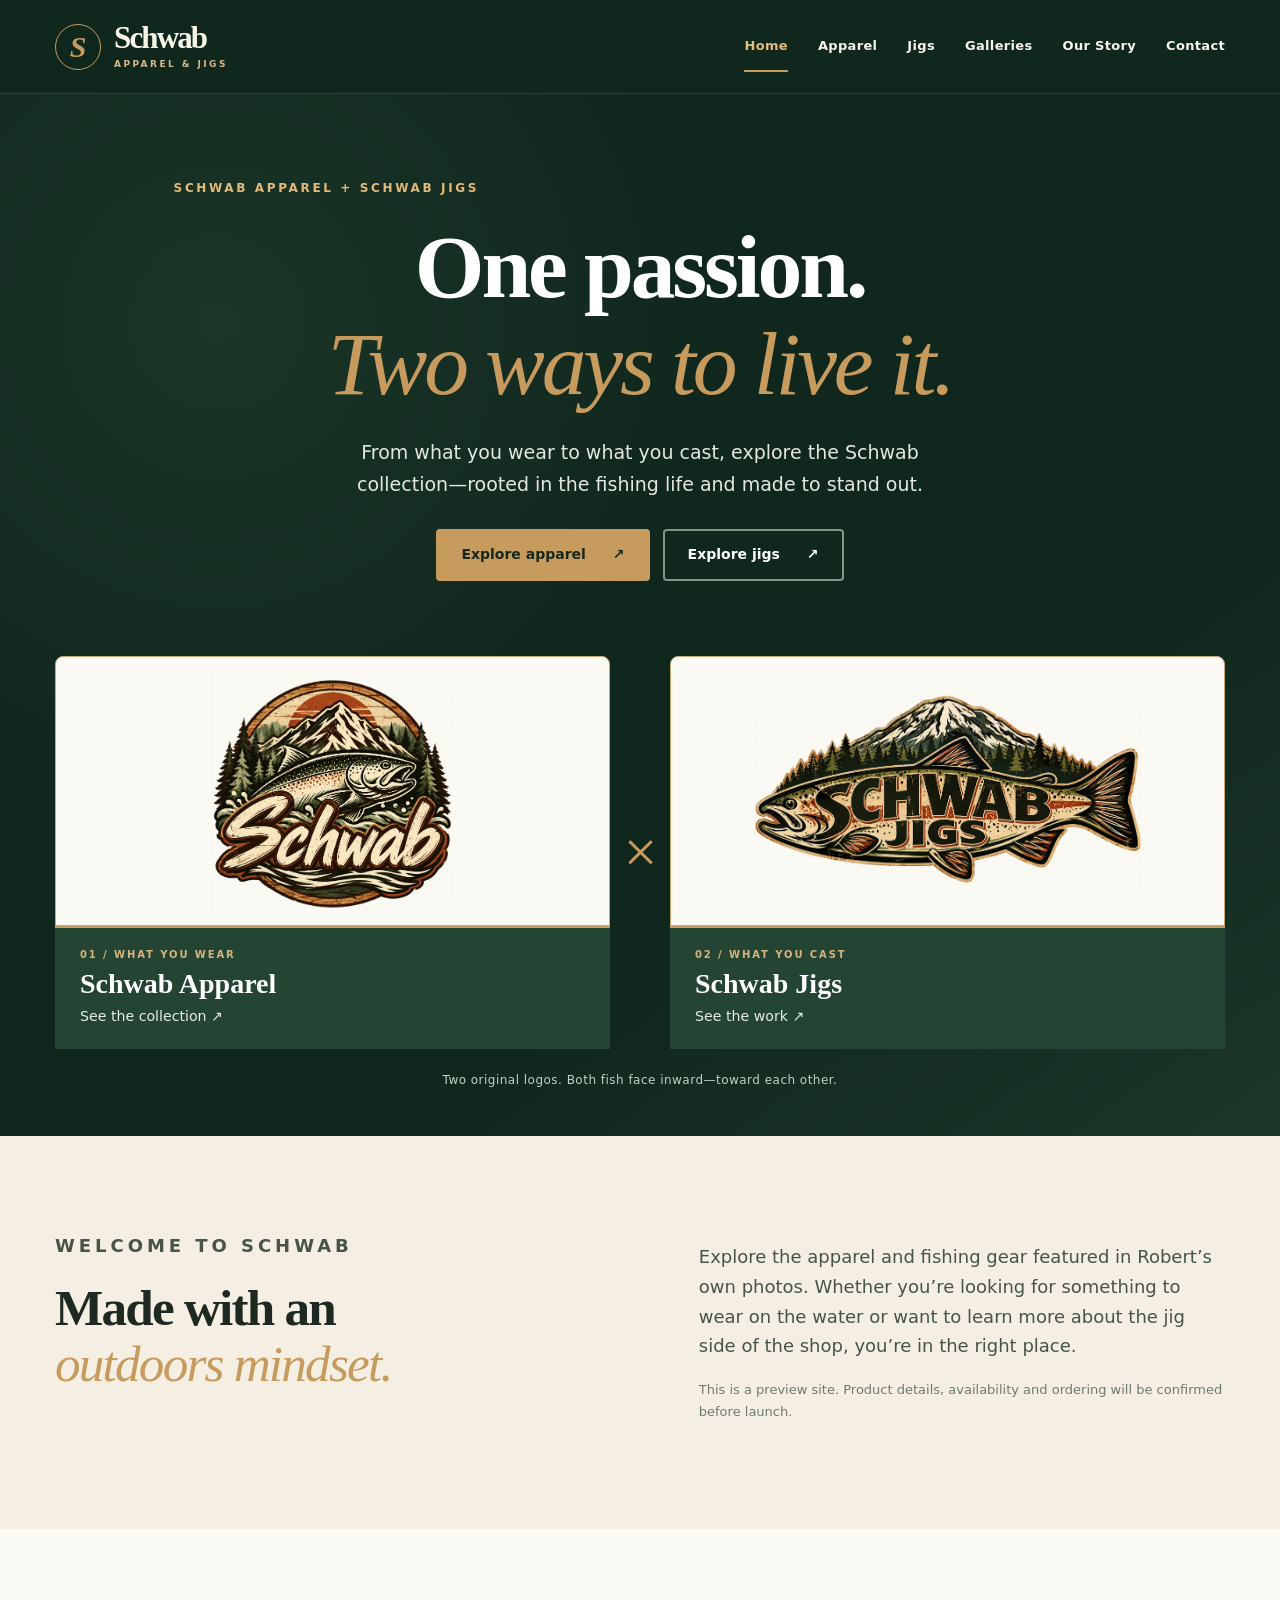
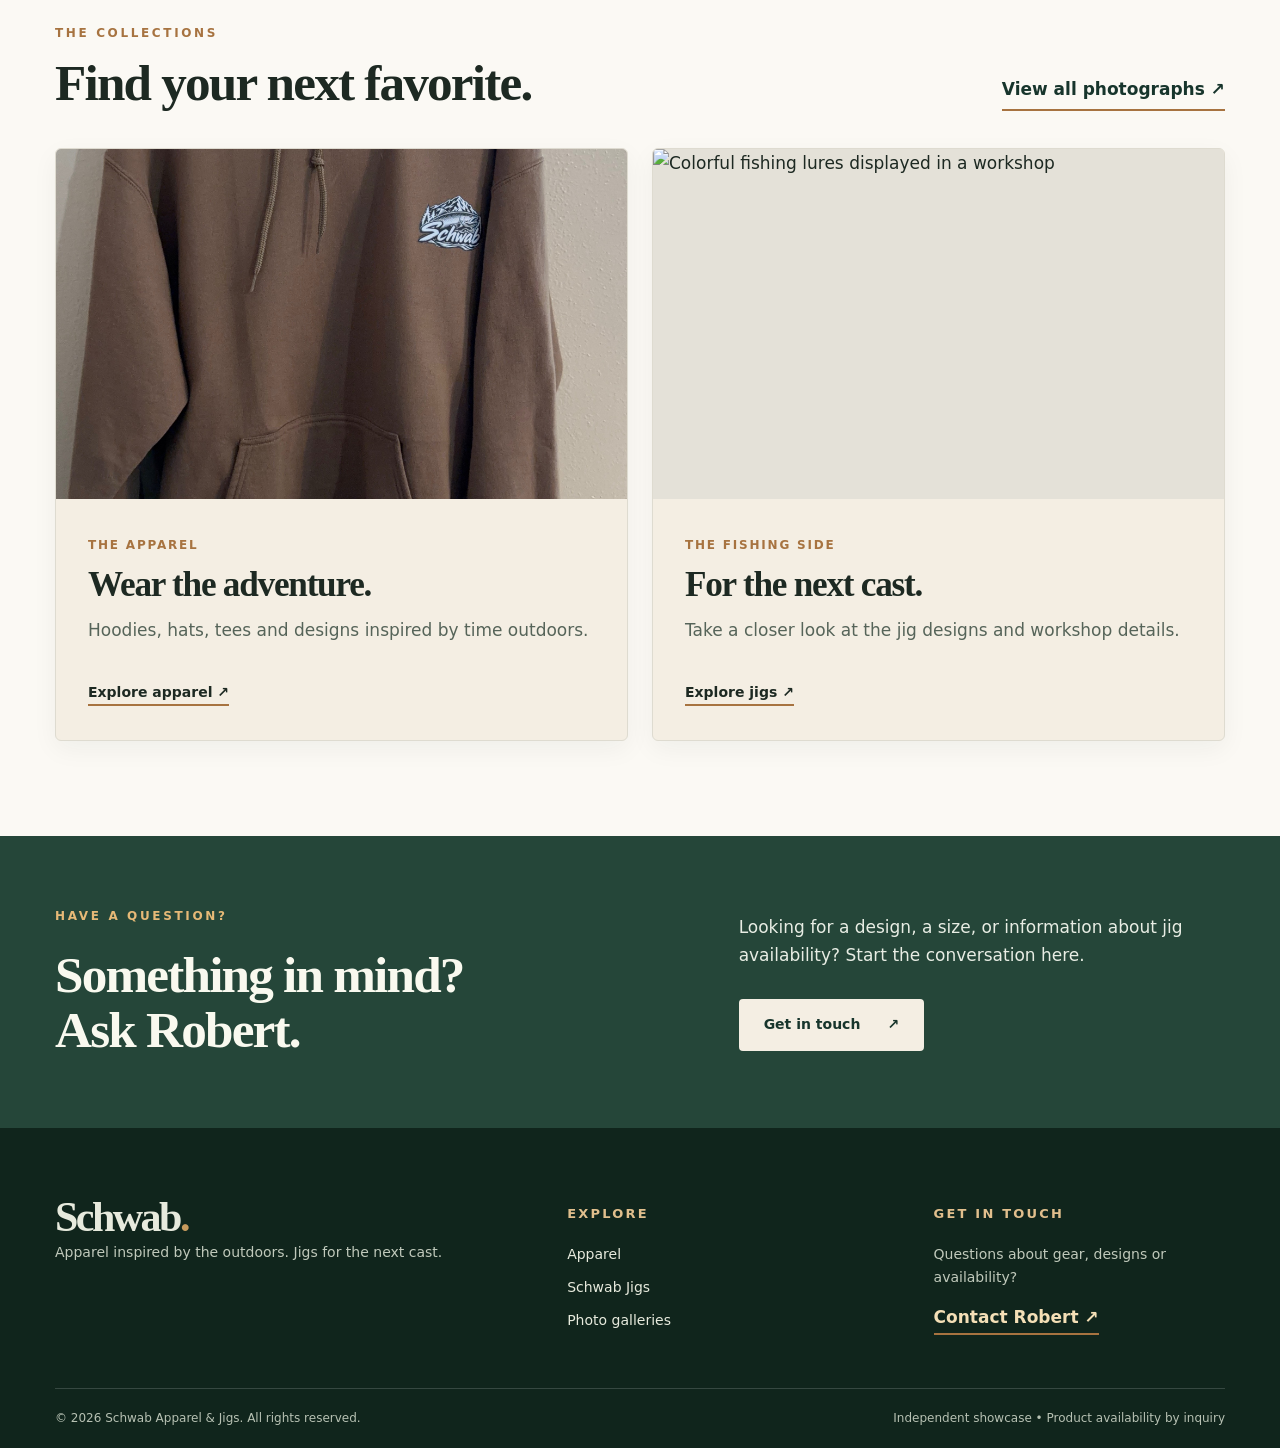
==== index.html @ ab93e84c "Build responsive Schwab apparel and jigs website with original brand assets" ====
<!doctype html>
<html lang="en">
<head>
<meta charset="utf-8">
<meta name="viewport" content="width=device-width,initial-scale=1">
<meta name="theme-color" content="#17352c">
<meta name="description" content="Meet Schwab Apparel and Schwab Jigs: two outdoor-inspired collections, original designs and a gallery of real gear.">
<title>Made for the water. Built to wear. | Schwab Apparel & Jigs</title>
<link rel="icon" type="image/png" href="assets/images/schwab-apparel-logo.png">
<link rel="stylesheet" href="assets/css/style.css">
<script src="assets/js/site.js" defer></script>
</head>
<body data-page="home">
<a class="skip-link" href="#main">Skip to main content</a>
<header class="site-header">
 <div class="wrap masthead">
  <a class="brand" href="index.html" aria-label="Schwab Apparel and Jigs home">
   <span class="brand-mark" aria-hidden="true">S</span><span><strong>Schwab</strong><small>APPAREL &amp; JIGS</small></span>
  </a>
  <button class="menu-toggle" type="button" aria-expanded="false" aria-controls="site-nav" aria-label="Open navigation"><span></span><span></span><span></span></button>
  <nav id="site-nav" class="site-nav" aria-label="Main navigation"><a href="index.html" aria-current="page">Home</a><a href="apparel.html" >Apparel</a><a href="jigs.html" >Jigs</a><a href="gallery.html" >Galleries</a><a href="about.html" >Our Story</a><a href="contact.html" >Contact</a></nav>
 </div>
</header>
<main id="main">
<section class="hero">
 <div class="wrap hero-intro"><p class="eyebrow light">SCHWAB APPAREL + SCHWAB JIGS</p><h1>One passion.<br><em>Two ways to live it.</em></h1><p class="hero-lede">From what you wear to what you cast, explore the Schwab collection—rooted in the fishing life and made to stand out.</p><div class="button-row"><a class="button primary" href="apparel.html">Explore apparel<span aria-hidden="true">↗</span></a><a class="button outline" href="jigs.html">Explore jigs<span aria-hidden="true">↗</span></a></div></div>
 <div class="wrap facing-panel" aria-label="Schwab Apparel and Schwab Jigs logos with fish facing each other">
  <a href="apparel.html" class="facing-brand"><span class="facing-art apparel-art"><img src="assets/images/schwab-apparel-logo.png" alt="Schwab Apparel logo: trout facing right in a mountain landscape" fetchpriority="high"></span><span class="facing-caption"><span>01 / WHAT YOU WEAR</span><strong>Schwab Apparel</strong><small>See the collection ↗</small></span></a>
  <span class="facing-join" aria-hidden="true"><span>×</span></span>
  <a href="jigs.html" class="facing-brand"><span class="facing-art jigs-art"><img src="assets/images/schwab-jigs-logo.png" alt="Schwab Jigs logo: trout facing left with Schwab Jigs lettering" fetchpriority="high"></span><span class="facing-caption"><span>02 / WHAT YOU CAST</span><strong>Schwab Jigs</strong><small>See the work ↗</small></span></a>
 </div>
 <p class="wrap image-note">Two original logos. Both fish face inward—toward each other.</p>
</section>
<section class="section light-section"><div class="wrap split-intro"><div><p class="eyebrow">WELCOME TO SCHWAB</p><h2>Made with an<br><em>outdoors mindset.</em></h2></div><div><p>Explore the apparel and fishing gear featured in Robert’s own photos. Whether you’re looking for something to wear on the water or want to learn more about the jig side of the shop, you’re in the right place.</p><p class="small-muted">This is a preview site. Product details, availability and ordering will be confirmed before launch.</p></div></div></section>
<section class="section"><div class="wrap"><div class="section-heading"><div><p class="eyebrow">THE COLLECTIONS</p><h2>Find your next favorite.</h2></div><a href="gallery.html" class="text-link">View all photographs ↗</a></div>
<div class="feature-grid">
<a class="feature-card" href="apparel.html"><div class="feature-photo"><img src="assets/images/apparel/hoodie-front.jpg" alt="Brown Schwab hoodie with small logo on front" loading="lazy"></div><div class="feature-content"><span class="kicker">THE APPAREL</span><h3>Wear the adventure.</h3><p>Hoodies, hats, tees and designs inspired by time outdoors.</p><span class="card-action">Explore apparel ↗</span></div></a>
<a class="feature-card" href="jigs.html"><div class="feature-photo"><img src="assets/images/jigs/lure-display.jpg" alt="Colorful fishing lures displayed in a workshop" loading="lazy"></div><div class="feature-content"><span class="kicker">THE FISHING SIDE</span><h3>For the next cast.</h3><p>Take a closer look at the jig designs and workshop details.</p><span class="card-action">Explore jigs ↗</span></div></a>
</div></div></section>
<section class="band"><div class="wrap band-inner"><div><p class="eyebrow light">HAVE A QUESTION?</p><h2>Something in mind?<br>Ask Robert.</h2></div><div><p>Looking for a design, a size, or information about jig availability? Start the conversation here.</p><a class="button cream" href="contact.html">Get in touch<span aria-hidden="true">↗</span></a></div></div></section></main>
<footer class="site-footer">
 <div class="wrap footer-grid">
  <div><a class="footer-wordmark" href="index.html">Schwab<span class="period">.</span></a>
    <p>Apparel inspired by the outdoors. Jigs for the next cast.</p></div>
  <div><h2>Explore</h2><div class="footer-links"><a href="apparel.html">Apparel</a><a href="jigs.html">Schwab Jigs</a><a href="gallery.html">Photo galleries</a></div></div>
  <div><h2>Get in touch</h2><p>Questions about gear, designs or availability?</p><a class="text-link light" href="contact.html">Contact Robert <span aria-hidden="true">↗</span></a></div>
 </div>
 <div class="wrap footer-bottom"><span>© <span id="year">2026</span> Schwab Apparel &amp; Jigs. All rights reserved.</span><span>Independent showcase • Product availability by inquiry</span></div>
</footer>
<dialog id="photo-dialog" class="photo-dialog" aria-label="Image preview"><button type="button" class="dialog-close" aria-label="Close image preview">×</button><img id="dialog-img" alt=""><p id="dialog-caption"></p></dialog>
</body>
</html>
---- assets/css/style.css ----
/* SCHWAB DESIGN SYSTEM | Forest #17352c, evergreen #26483c, amber #c19259, cream #f4eee3, ink #1b2620 */
:root{color-scheme:light;--forest:#17352c;--evergreen:#254639;--deep:#10271e;--ink:#1d2922;--copper:#a77340;--gold:#c79a5d;--cream:#f4eee3;--paper:#fbf9f4;--muted:#606c63;--line:#dedbd0;--white:#fff;--radius:16px;--shadow:0 18px 50px rgba(14,35,27,.13)}
*,*::before,*::after{box-sizing:border-box}html{scroll-behavior:auto}body{margin:0;background:var(--paper);color:var(--ink);font:17px/1.65 system-ui,-apple-system,BlinkMacSystemFont,"Segoe UI",sans-serif;-webkit-font-smoothing:antialiased}h1,h2,h3,p{margin-top:0}h1,h2,h3{font-family:Georgia,"Times New Roman",serif;font-weight:600;line-height:1.08;letter-spacing:-.035em}h1{font-size:clamp(3.4rem,7vw,6.8rem)}h2{font-size:clamp(2.3rem,4vw,4rem)}h3{font-size:1.65rem}em{font-style:italic;color:var(--gold);font-weight:400}a{color:inherit;text-decoration:none}button,input,select,textarea{font:inherit}button{cursor:pointer}img{display:block;max-width:100%}strong{font-weight:700}p{max-width:65ch}p:last-child{margin-bottom:0}
:focus-visible{outline:3px solid #e6b25b;outline-offset:4px}::selection{background:#e5cb96;color:#10271e}.visually-hidden{position:absolute!important;width:1px!important;height:1px!important;overflow:hidden!important;clip:rect(0,0,0,0)!important;white-space:nowrap!important}.wrap{width:min(1170px,calc(100% - 44px));margin-inline:auto}.skip-link{position:absolute;z-index:999;top:-120px;left:16px;background:var(--white);color:var(--forest);padding:12px 20px;border:3px solid var(--gold)}.skip-link:focus{top:12px}
.site-header{position:relative;z-index:50;background:var(--deep);color:#f8f4e9;border-bottom:1px solid rgba(255,255,255,.12)}.masthead{min-height:93px;display:flex;align-items:center;justify-content:space-between;gap:26px}.brand{display:flex;align-items:center;gap:13px;line-height:1;flex-shrink:0}.brand-mark{display:grid;place-items:center;border:1px solid var(--gold);border-radius:50%;font:bold italic 30px Georgia,serif;width:46px;height:46px;color:var(--gold)}.brand strong{display:block;font:700 31px/.9 Georgia,serif;letter-spacing:-.06em}.brand small{display:block;margin-top:9px;font-size:9px;letter-spacing:.27em;color:#d7b989;font-weight:700}.site-nav{display:flex;align-items:center;gap:clamp(12px,2.4vw,30px)}.site-nav a{font-size:13px;font-weight:700;letter-spacing:.025em;white-space:nowrap;padding:14px 0;border-bottom:2px solid transparent}.site-nav a:hover,.site-nav a[aria-current]{color:#e4bc7b;border-color:var(--gold)}.menu-toggle{display:none;background:transparent;border:1px solid #95a79b;border-radius:7px;padding:12px}.menu-toggle span{display:block;height:2px;width:23px;margin:5px 0;background:white}
.eyebrow{color:var(--copper);letter-spacing:.22em;font-size:12px;font-weight:800;margin-bottom:20px}.eyebrow.light{color:#e6b977}.hero{background:var(--deep);color:var(--white);padding:85px 0 45px;position:relative;overflow:hidden}.hero:before{content:"";position:absolute;pointer-events:none;inset:0;background:radial-gradient(circle at 17% 22%,#3e62463d,transparent 36%),linear-gradient(145deg,transparent 68%,#35564152 100%)}.hero-intro{position:relative;text-align:center}.hero h1{margin:0 0 25px}.hero-lede{margin:0 auto 29px;color:#e4e8e0;font-size:19px;max-width:610px}.button-row{display:flex;flex-wrap:wrap;gap:13px;justify-content:center}.button{display:inline-flex;align-items:center;justify-content:center;gap:27px;background:var(--gold);color:#17291f;border:2px solid var(--gold);border-radius:4px;padding:13px 23px;font-weight:800;font-size:14px;line-height:1.4;min-height:52px;transition:background .15s,transform .15s}.button:hover{background:#ddb17b;border-color:#ddb17b;transform:translateY(-2px)}.button.outline{background:transparent;color:white;border-color:#809785}.button.outline:hover{background:#2d4c3c}.button.cream{background:var(--cream);border-color:var(--cream);color:var(--forest)}.button.cream:hover{background:white}.facing-panel{position:relative;display:grid;grid-template-columns:1fr 60px 1fr;align-items:center;gap:0;margin-top:75px}.facing-brand{min-width:0;transition:transform .2s;display:flex;flex-direction:column;align-items:center}.facing-brand:hover{transform:translateY(-6px)}.facing-art{height:270px;width:100%;display:grid;place-items:center;padding:14px;background:#fcfaf4;border:1px solid #caa777;border-radius:8px 8px 0 0;overflow:hidden}.facing-art img{object-fit:contain;width:100%;height:100%;mix-blend-mode:multiply}.facing-art.apparel-art img{max-width:245px}.facing-art.jigs-art img{max-width:390px}.facing-join{text-align:center;color:var(--gold);font:italic 60px Georgia,serif}.facing-caption{background:#244434;width:100%;display:flex;flex-direction:column;padding:19px 25px 20px;border-top:2px solid var(--gold);min-height:123px}.facing-caption>span{color:#d6b47e;letter-spacing:.19em;font-size:10px;font-weight:750}.facing-caption strong{font:600 28px Georgia,serif;margin-top:5px}.facing-caption small{margin-top:5px;color:#e9ede5}.image-note{position:relative;margin-top:22px;text-align:center;font-size:12px;letter-spacing:.04em;color:#c6cfc2}
.section{padding:95px 0}.light-section{background:var(--cream)}.split-intro{display:grid;grid-template-columns:1.1fr 1fr;gap:65px;align-items:center}.split-intro p{font-size:18px;color:#46544a}.small-muted{font-size:13px!important;color:#6e7a70!important}.section-heading{display:flex;justify-content:space-between;align-items:end;gap:20px;margin-bottom:37px}.section-heading h2{margin:0}.section-heading .eyebrow{margin-bottom:12px}.text-link{font-weight:800;border-bottom:2px solid var(--copper);color:var(--forest);padding:0 0 6px;white-space:nowrap}.text-link.light{color:#f4dfb6}.feature-grid{display:grid;grid-template-columns:repeat(2,minmax(0,1fr));gap:24px}.feature-card{background:var(--cream);border:1px solid var(--line);overflow:hidden;border-radius:6px;box-shadow:0 8px 26px #1631230d;transition:transform .2s,box-shadow .2s}.feature-card:hover{transform:translateY(-4px);box-shadow:var(--shadow)}.feature-photo{height:350px;overflow:hidden;background:#e4e1d8}.feature-photo img{width:100%;height:100%;object-fit:cover}.feature-content{padding:30px 32px 34px}.kicker{color:var(--copper);font-size:12px;font-weight:800;letter-spacing:.15em}.feature-content h3{margin:9px 0 12px;font-size:2.2rem}.feature-content p{color:#566459}.card-action{display:inline-block;margin-top:20px;border-bottom:2px solid var(--copper);font-size:14px;font-weight:800}.band{background:var(--evergreen);color:#f9f9ef;padding:71px 0}.band-inner{display:grid;grid-template-columns:1.2fr 1fr;gap:100px;align-items:center}.band h2{margin-bottom:0}.band-inner p{color:#e8ede4}.band .button{margin-top:13px}
.interior-hero{background:linear-gradient(116deg,#153126,#284a39);color:white;padding:55px 0}.interior-layout{display:grid;grid-template-columns:1fr 1fr;gap:60px;align-items:center}.interior-layout h1{margin-bottom:18px}.interior-layout p:not(.eyebrow){font-size:18px;color:#e8ecdf}.interior-logo{padding:20px;background:#fdfbf5;border:9px solid #cbb187;border-radius:9px;min-height:320px;display:grid;place-items:center}.interior-logo img{width:100%;height:300px;object-fit:contain;mix-blend-mode:multiply}.jig-hero{background:linear-gradient(115deg,#17362d,#53412c)}.jig-logo img{height:220px}.page-banner{background:radial-gradient(circle at 85% 10%,#415d493f,transparent 40%),var(--deep);color:white;padding:78px 0 85px}.page-banner h1{margin-bottom:15px}.page-banner p:not(.eyebrow){max-width:650px;color:#e2e6dc;font-size:19px}.section-hint{font-size:14px;color:#70766c;text-align:right}
.gallery-grid{display:grid;grid-template-columns:repeat(3,minmax(0,1fr));gap:22px}.gallery-item{text-align:left;display:block;background:var(--white);color:var(--ink);border:1px solid #d8d8d0;border-radius:7px;padding:0;overflow:hidden;box-shadow:0 3px 12px #1631230a;transition:transform .2s,box-shadow .2s}.gallery-item:hover{transform:translateY(-4px);box-shadow:var(--shadow)}.gallery-image{height:255px;display:block;background:#dfded6;overflow:hidden}.gallery-image img{width:100%;height:100%;object-fit:contain;background:#e5e1d8}.gallery-info{display:flex;flex-direction:column;padding:17px 18px 19px;gap:5px}.gallery-info strong{font:600 20px Georgia,serif}.gallery-info>span{font-size:13px;font-weight:800;color:var(--copper)}.filter-bar{display:flex;flex-wrap:wrap;gap:10px;margin-bottom:30px}.filter-button{border:1px solid #9daba0;background:transparent;border-radius:99px;color:var(--forest);padding:9px 18px;font-size:14px;font-weight:800}.filter-button:hover,.filter-button.active{background:var(--forest);color:white}.gallery-disclaimer{font-size:13px;color:#69746a;margin-top:30px}.jigs-gallery{grid-template-columns:repeat(2,minmax(0,1fr))}.jigs-gallery .gallery-image{height:360px}.callout{margin-top:45px;padding:26px 33px;display:flex;align-items:center;gap:20px;background:#dfe5d7;border-left:5px solid var(--copper)}.callout strong{font:700 22px Georgia,serif;flex:0 0 25%}.callout p{margin:0;flex:1}.callout .button{flex-shrink:0}.info-layout{display:grid;grid-template-columns:1fr 1.1fr;gap:75px}.story-strip{display:grid;grid-template-columns:1fr 1fr;gap:68px;align-items:center}.story-strip img{width:100%;background:#fbfaf5;padding:30px;border:1px solid var(--line);border-radius:10px}.story-strip p{color:var(--muted)}.about-grid{display:grid;grid-template-columns:1fr 1fr;align-items:center;gap:70px}.about-art{display:grid;gap:15px}.about-art img{width:100%;max-height:300px;object-fit:contain;background:#fff;padding:15px;border-radius:8px;border:1px solid var(--line)}.demo-tag{display:inline-block;font-weight:800;font-size:11px;letter-spacing:.12em;background:#e9d5aa;border-radius:3px;padding:5px 10px;margin:8px 0 20px}.values-grid{display:grid;grid-template-columns:repeat(3,minmax(0,1fr));gap:20px}.values-grid article{padding:30px;background:var(--cream);border-top:4px solid var(--gold)}.values-grid article>span{color:var(--copper);font-weight:800;font-size:12px}.values-grid h3{margin:13px 0}.values-grid p{color:var(--muted)}.contact-layout{display:grid;grid-template-columns:.9fr 1.1fr;gap:80px;align-items:start}.contact-copy>p{color:var(--muted)}.contact-topics{display:flex;flex-wrap:wrap;gap:10px;margin:24px 0 38px}.contact-topics span{background:#d7e0d2;border-radius:100px;padding:7px 12px;font-size:13px;font-weight:700}.notice{background:#fff8e6;border:1px solid #b78b4e;border-left-width:5px;border-radius:4px;padding:17px 20px;color:#614a28;font-size:14px}.notice p{margin:7px 0 0}.contact-card{background:white;padding:40px;border-radius:9px;border:1px solid var(--line);box-shadow:var(--shadow)}.contact-card h2{font-size:32px;margin-bottom:7px}.form-intro{color:var(--muted);font-size:13px}.form-row{margin:22px 0}.form-row label{display:block;font-weight:800;font-size:14px;margin-bottom:7px}.form-row input,.form-row select,.form-row textarea{display:block;width:100%;border:1.5px solid #8e9c90;border-radius:4px;background:#fff;color:var(--ink);min-height:47px;padding:11px 12px}.form-row textarea{resize:vertical;min-height:140px}.form-row input:focus,.form-row textarea:focus,.form-row select:focus{outline:3px solid #f0cb83;outline-offset:2px;border-color:var(--forest)}.form-status{font-weight:700;margin:17px 0 0}.form-status.error{color:#822621}.form-status.success{color:#18603e}.form-privacy{font-size:12px;margin:20px 0 0;color:var(--muted)}.photo-dialog{padding:18px;border:1px solid var(--gold);border-radius:9px;background:#fbfaf5;color:var(--ink);max-width:min(92vw,1000px);max-height:90vh;box-shadow:0 30px 100px #0008}.photo-dialog::backdrop{background:#08180ecd}.photo-dialog img{max-width:100%;max-height:70vh;object-fit:contain;margin:auto}.photo-dialog p{text-align:center;font-size:15px;margin:12px 0 0}.dialog-close{position:absolute;top:6px;right:7px;width:39px;height:39px;border-radius:50%;border:2px solid var(--forest);background:white;color:var(--forest);font-size:28px;line-height:1}
.site-footer{background:#10251c;color:#e7eadd;padding:65px 0 20px}.footer-grid{display:grid;grid-template-columns:1.5fr 1fr 1fr;gap:75px}.footer-wordmark{font:700 42px Georgia,serif;letter-spacing:-.06em}.period{color:var(--gold)}.footer-grid h2{font:700 13px system-ui,sans-serif;text-transform:uppercase;letter-spacing:.17em;color:#e1bf8d;margin:13px 0 22px}.footer-grid p{font-size:14px;color:#c0c9bb}.footer-links{display:grid;gap:10px}.footer-links a{font-size:14px}.footer-links a:hover{text-decoration:underline}.footer-bottom{border-top:1px solid #ffffff29;margin-top:55px;padding-top:20px;display:flex;justify-content:space-between;flex-wrap:wrap;gap:12px;font-size:12px;color:#b7c1b3}
@media(max-width:900px){.masthead{min-height:78px}.menu-toggle{display:block}.site-nav{display:none;position:absolute;top:100%;left:0;right:0;background:var(--deep);padding:16px 22px 30px;flex-direction:column;align-items:stretch;gap:0;border-top:1px solid #ffffff29;box-shadow:0 14px 24px #0003}.site-nav.open{display:flex}.site-nav a{padding:14px 8px}.interior-layout,.split-intro,.band-inner,.info-layout,.about-grid,.contact-layout{gap:35px}.gallery-grid{grid-template-columns:repeat(2,minmax(0,1fr))}.callout{display:block}.callout p{margin:10px 0 18px}.section{padding:70px 0}}
@media(max-width:640px){body{font-size:16px}.wrap{width:min(100% - 32px,1170px)}.hero{padding:65px 0 32px}.hero h1{font-size:clamp(2.9rem,12vw,4.7rem)}.hero-lede{font-size:16px}.facing-panel{grid-template-columns:1fr 1fr;gap:12px;margin-top:50px}.facing-join{display:none}.facing-art{height:160px;padding:8px}.facing-art.apparel-art img{max-width:150px}.facing-art.jigs-art img{max-width:170px}.facing-caption{padding:14px 11px;min-height:100px}.facing-caption>span{font-size:8px;letter-spacing:.1em}.facing-caption strong{font-size:17px}.facing-caption small{font-size:11px}.split-intro,.feature-grid,.band-inner,.interior-layout,.info-layout,.about-grid,.story-strip,.contact-layout,.footer-grid,.values-grid{grid-template-columns:1fr}.section-heading{align-items:start;flex-direction:column}.section-hint{text-align:left}.feature-photo{height:270px}.interior-hero{padding:42px 0}.interior-logo{min-height:250px}.interior-logo img{height:230px}.gallery-grid,.jigs-gallery{grid-template-columns:1fr}.gallery-image,.jigs-gallery .gallery-image{height:305px}.page-banner{padding:58px 0}.page-banner h1{font-size:3.6rem}.band{padding:65px 0}.footer-grid{gap:25px}.footer-bottom{margin-top:30px}.contact-card{padding:22px}.contact-layout{gap:35px}.story-strip img{max-height:270px}}
@media(prefers-reduced-motion:reduce){*,*::before,*::after{animation-duration:.01ms!important;transition-duration:.01ms!important;scroll-behavior:auto!important}}
@media print{.site-header,.site-footer,.button-row,.button,.menu-toggle,.filter-bar,.photo-dialog{display:none!important}body{background:white;color:black}.hero,.page-banner,.interior-hero{color:black;background:white}.eyebrow.light{color:black}.gallery-grid{grid-template-columns:repeat(2,1fr)}.gallery-item{break-inside:avoid}.section{padding:20px 0}}
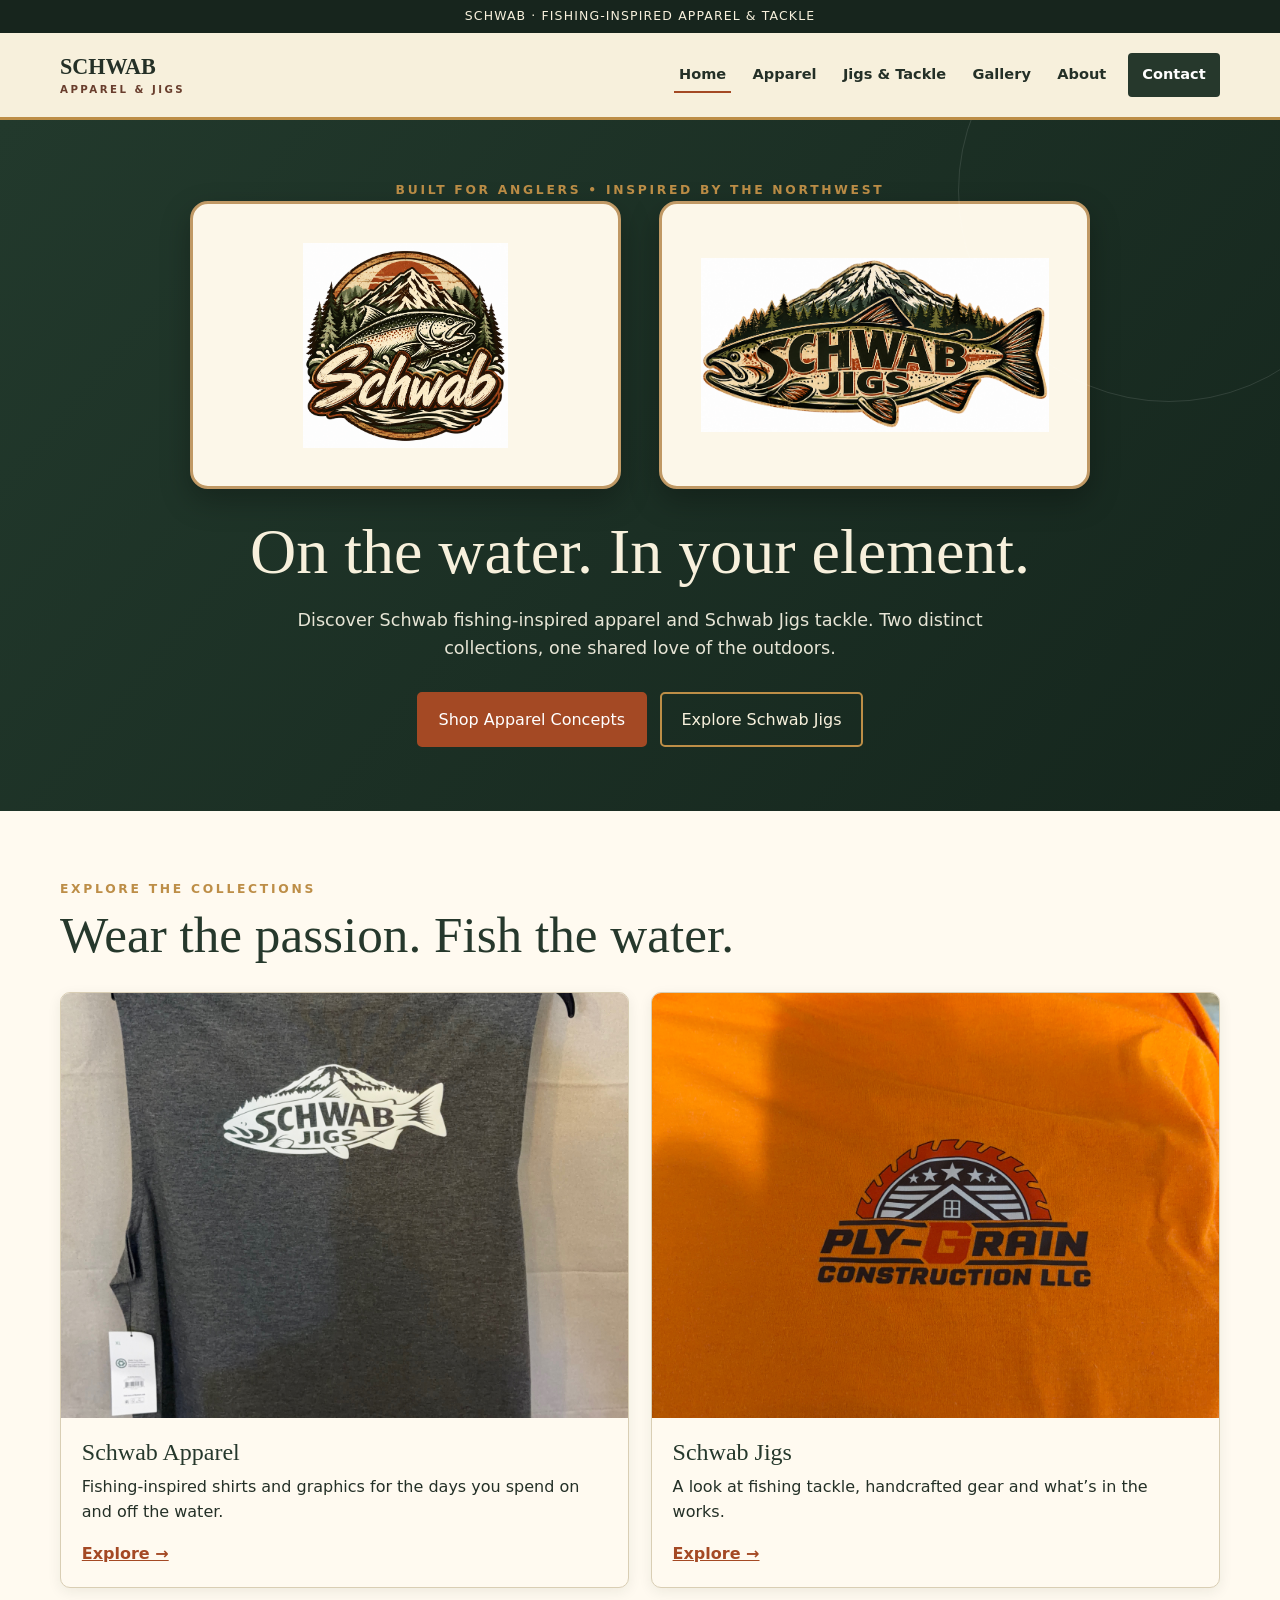
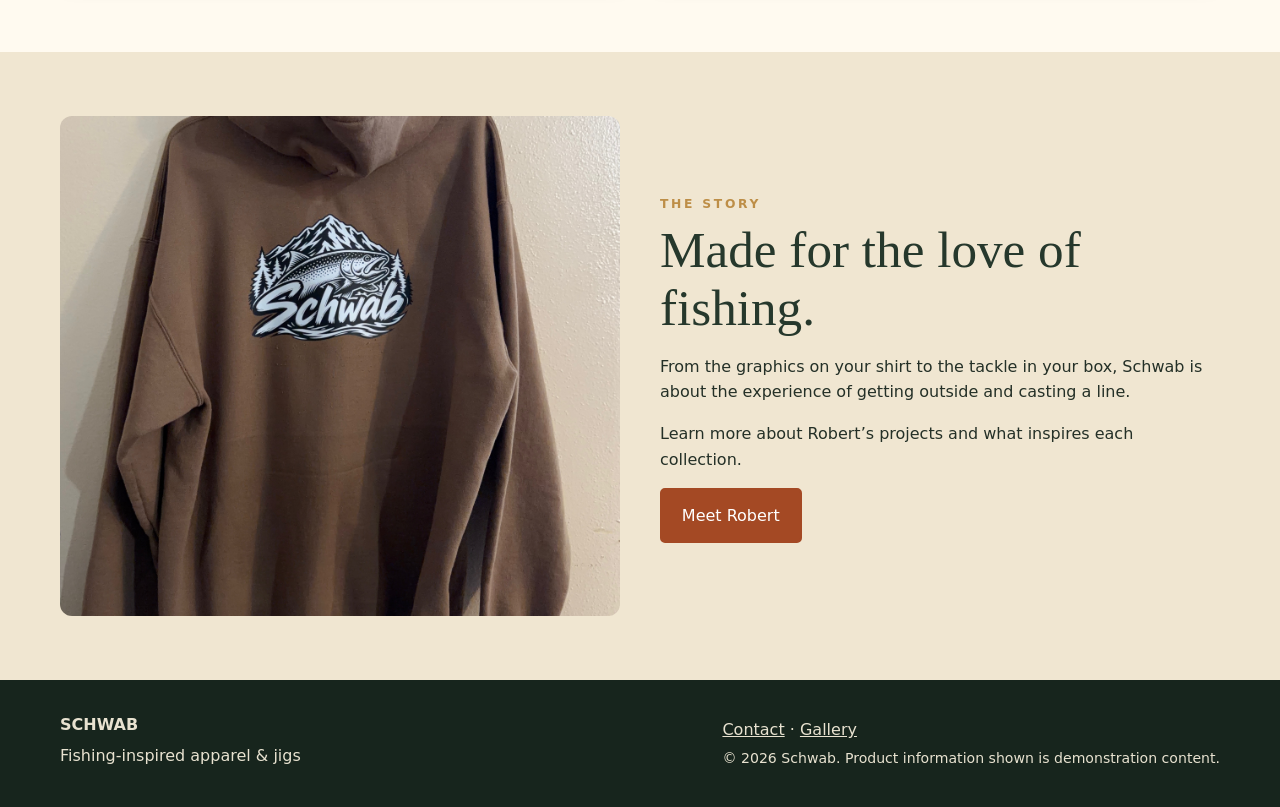
==== commit 19db57ed: "Build Schwab website with logo-inspired colors, apparel and jigs galleries, and contact form" ====
--- a/index.html
+++ b/index.html
@@ -1,52 +1 @@
-<!doctype html>
-<html lang="en">
-<head>
-<meta charset="utf-8">
-<meta name="viewport" content="width=device-width,initial-scale=1">
-<meta name="theme-color" content="#17352c">
-<meta name="description" content="Meet Schwab Apparel and Schwab Jigs: two outdoor-inspired collections, original designs and a gallery of real gear.">
-<title>Made for the water. Built to wear. | Schwab Apparel & Jigs</title>
-<link rel="icon" type="image/png" href="assets/images/schwab-apparel-logo.png">
-<link rel="stylesheet" href="assets/css/style.css">
-<script src="assets/js/site.js" defer></script>
-</head>
-<body data-page="home">
-<a class="skip-link" href="#main">Skip to main content</a>
-<header class="site-header">
- <div class="wrap masthead">
-  <a class="brand" href="index.html" aria-label="Schwab Apparel and Jigs home">
-   <span class="brand-mark" aria-hidden="true">S</span><span><strong>Schwab</strong><small>APPAREL &amp; JIGS</small></span>
-  </a>
-  <button class="menu-toggle" type="button" aria-expanded="false" aria-controls="site-nav" aria-label="Open navigation"><span></span><span></span><span></span></button>
-  <nav id="site-nav" class="site-nav" aria-label="Main navigation"><a href="index.html" aria-current="page">Home</a><a href="apparel.html" >Apparel</a><a href="jigs.html" >Jigs</a><a href="gallery.html" >Galleries</a><a href="about.html" >Our Story</a><a href="contact.html" >Contact</a></nav>
- </div>
-</header>
-<main id="main">
-<section class="hero">
- <div class="wrap hero-intro"><p class="eyebrow light">SCHWAB APPAREL + SCHWAB JIGS</p><h1>One passion.<br><em>Two ways to live it.</em></h1><p class="hero-lede">From what you wear to what you cast, explore the Schwab collection—rooted in the fishing life and made to stand out.</p><div class="button-row"><a class="button primary" href="apparel.html">Explore apparel<span aria-hidden="true">↗</span></a><a class="button outline" href="jigs.html">Explore jigs<span aria-hidden="true">↗</span></a></div></div>
- <div class="wrap facing-panel" aria-label="Schwab Apparel and Schwab Jigs logos with fish facing each other">
-  <a href="apparel.html" class="facing-brand"><span class="facing-art apparel-art"><img src="assets/images/schwab-apparel-logo.png" alt="Schwab Apparel logo: trout facing right in a mountain landscape" fetchpriority="high"></span><span class="facing-caption"><span>01 / WHAT YOU WEAR</span><strong>Schwab Apparel</strong><small>See the collection ↗</small></span></a>
-  <span class="facing-join" aria-hidden="true"><span>×</span></span>
-  <a href="jigs.html" class="facing-brand"><span class="facing-art jigs-art"><img src="assets/images/schwab-jigs-logo.png" alt="Schwab Jigs logo: trout facing left with Schwab Jigs lettering" fetchpriority="high"></span><span class="facing-caption"><span>02 / WHAT YOU CAST</span><strong>Schwab Jigs</strong><small>See the work ↗</small></span></a>
- </div>
- <p class="wrap image-note">Two original logos. Both fish face inward—toward each other.</p>
-</section>
-<section class="section light-section"><div class="wrap split-intro"><div><p class="eyebrow">WELCOME TO SCHWAB</p><h2>Made with an<br><em>outdoors mindset.</em></h2></div><div><p>Explore the apparel and fishing gear featured in Robert’s own photos. Whether you’re looking for something to wear on the water or want to learn more about the jig side of the shop, you’re in the right place.</p><p class="small-muted">This is a preview site. Product details, availability and ordering will be confirmed before launch.</p></div></div></section>
-<section class="section"><div class="wrap"><div class="section-heading"><div><p class="eyebrow">THE COLLECTIONS</p><h2>Find your next favorite.</h2></div><a href="gallery.html" class="text-link">View all photographs ↗</a></div>
-<div class="feature-grid">
-<a class="feature-card" href="apparel.html"><div class="feature-photo"><img src="assets/images/apparel/hoodie-front.jpg" alt="Brown Schwab hoodie with small logo on front" loading="lazy"></div><div class="feature-content"><span class="kicker">THE APPAREL</span><h3>Wear the adventure.</h3><p>Hoodies, hats, tees and designs inspired by time outdoors.</p><span class="card-action">Explore apparel ↗</span></div></a>
-<a class="feature-card" href="jigs.html"><div class="feature-photo"><img src="assets/images/jigs/lure-display.jpg" alt="Colorful fishing lures displayed in a workshop" loading="lazy"></div><div class="feature-content"><span class="kicker">THE FISHING SIDE</span><h3>For the next cast.</h3><p>Take a closer look at the jig designs and workshop details.</p><span class="card-action">Explore jigs ↗</span></div></a>
-</div></div></section>
-<section class="band"><div class="wrap band-inner"><div><p class="eyebrow light">HAVE A QUESTION?</p><h2>Something in mind?<br>Ask Robert.</h2></div><div><p>Looking for a design, a size, or information about jig availability? Start the conversation here.</p><a class="button cream" href="contact.html">Get in touch<span aria-hidden="true">↗</span></a></div></div></section></main>
-<footer class="site-footer">
- <div class="wrap footer-grid">
-  <div><a class="footer-wordmark" href="index.html">Schwab<span class="period">.</span></a>
-    <p>Apparel inspired by the outdoors. Jigs for the next cast.</p></div>
-  <div><h2>Explore</h2><div class="footer-links"><a href="apparel.html">Apparel</a><a href="jigs.html">Schwab Jigs</a><a href="gallery.html">Photo galleries</a></div></div>
-  <div><h2>Get in touch</h2><p>Questions about gear, designs or availability?</p><a class="text-link light" href="contact.html">Contact Robert <span aria-hidden="true">↗</span></a></div>
- </div>
- <div class="wrap footer-bottom"><span>© <span id="year">2026</span> Schwab Apparel &amp; Jigs. All rights reserved.</span><span>Independent showcase • Product availability by inquiry</span></div>
-</footer>
-<dialog id="photo-dialog" class="photo-dialog" aria-label="Image preview"><button type="button" class="dialog-close" aria-label="Close image preview">×</button><img id="dialog-img" alt=""><p id="dialog-caption"></p></dialog>
-</body>
-</html>+<!doctype html><html lang="en"><head><meta charset="utf-8"><meta name="viewport" content="width=device-width,initial-scale=1"><meta name="theme-color" content="#26382c"><meta name="description" content="Explore Schwab fishing-inspired apparel and Schwab Jigs. View original photos and contact Robert Schwab."><link rel="icon" href="assets/schwab-logo.png"><link rel="stylesheet" href="assets/site.css"><title>Schwab | Apparel & Jigs</title><script src="assets/site.js" defer></script></head><body data-page="home"><div id="app"></div></body></html>
--- a/assets/site.css
+++ b/assets/site.css
@@ -0,0 +1,5 @@
+
+:root{--pine:#26382c;--deep:#17251d;--rust:#a44924;--ochre:#bd8e47;--cream:#f7f0dc;--paper:#fffaf0;--text:#243027;--line:#d9ceb4;--brown:#693e2d}
+*{box-sizing:border-box}html{scroll-behavior:smooth}body{margin:0;background:var(--paper);color:var(--text);font-family:system-ui,-apple-system,Segoe UI,Roboto,sans-serif;line-height:1.6}a{color:inherit}a:focus-visible,button:focus-visible,input:focus-visible,textarea:focus-visible,select:focus-visible{outline:3px solid #b45a2a;outline-offset:3px}
+.skip{position:absolute;top:-100px;left:1rem;background:white;padding:.7rem;z-index:20}.skip:focus{top:1rem}.wrap{width:min(1160px,92%);margin-inline:auto}.topline{background:var(--deep);color:var(--cream);font-size:.78rem;letter-spacing:.09em;text-align:center;padding:.4rem}.site-header{background:var(--cream);border-bottom:3px solid var(--ochre);position:relative;z-index:5}.header-inner{display:flex;align-items:center;justify-content:space-between;gap:1rem;min-height:84px}.wordmark{font-family:Georgia,serif;font-size:1.38rem;font-weight:bold;text-decoration:none;line-height:1.1}.wordmark span{display:block;font-size:.64rem;font-family:system-ui;letter-spacing:.24em;text-transform:uppercase;color:var(--brown);margin-top:.3rem}.nav{display:flex;gap:1.05rem;align-items:center;flex-wrap:wrap}.nav a{text-decoration:none;font-weight:700;font-size:.91rem;padding:.35rem .3rem;border-bottom:2px solid transparent}.nav a:hover,.nav a[aria-current="page"]{border-color:var(--rust)}.nav .contact-link{background:var(--pine);color:white;border-radius:4px;padding:.58rem .9rem}.nav .contact-link:hover{background:var(--rust)}.hero{background:linear-gradient(130deg,#22392c,#15261d);color:var(--cream);position:relative;overflow:hidden}.hero:after{content:"";position:absolute;width:420px;height:420px;border:1px solid #ffffff1c;border-radius:50%;top:-140px;right:-100px;pointer-events:none}.hero-inner{padding:3.5rem 0 4rem;text-align:center}.eyebrow{font-size:.77rem;text-transform:uppercase;letter-spacing:.22em;color:var(--ochre);font-weight:800}.hero h1{font:clamp(2.35rem,5vw,4.6rem)/1.12 Georgia,serif;margin:1.1rem auto;max-width:790px}.hero p{font-size:1.1rem;max-width:760px;margin:0 auto 1.9rem;color:#e7e5d6}.hero-logos{display:grid;grid-template-columns:1fr 1fr;gap:clamp(.6rem,3vw,3rem);max-width:900px;margin:0 auto 1.7rem;align-items:center}.logo-card{background:#fcf7e9;border:3px solid #c09965;border-radius:18px;padding:clamp(1rem,3vw,2.4rem);display:flex;align-items:center;justify-content:center;min-height:235px;box-shadow:0 12px 30px #0004}.logo-card img{display:block;width:100%;height:205px;object-fit:contain}.actions{display:flex;gap:.8rem;justify-content:center;flex-wrap:wrap}.btn{display:inline-flex;align-items:center;justify-content:center;gap:.4rem;background:var(--rust);color:#fff;text-decoration:none;padding:.78rem 1.24rem;border:2px solid var(--rust);border-radius:5px;font-weight:800;cursor:pointer;font:inherit}.btn:hover{background:#823817;border-color:#823817}.btn.outline{background:transparent;border-color:var(--ochre);color:var(--cream)}.btn.outline:hover{background:#ffffff1c}.section{padding:4rem 0}.section.tint{background:#f0e6d1}.section h2,.page-heading h1{font:clamp(2.05rem,4vw,3.3rem)/1.14 Georgia,serif;color:var(--pine);margin:.35rem 0 1rem}.lede{max-width:720px;font-size:1.08rem}.grid{display:grid;grid-template-columns:repeat(3,minmax(0,1fr));gap:1.35rem;margin-top:1.7rem}.grid.two{grid-template-columns:repeat(2,minmax(0,1fr))}.card{background:var(--paper);border:1px solid var(--line);border-radius:10px;overflow:hidden;box-shadow:0 4px 14px #1a241013}.card img{display:block;width:100%;aspect-ratio:4/3;object-fit:cover}.card .card-body{padding:1.3rem}.card h3{font:1.5rem Georgia,serif;margin:0 0 .5rem;color:var(--pine)}.card p{margin:.3rem 0 1rem}.card a.more{font-weight:bold;color:var(--rust)}.page-heading{background:var(--pine);padding:3.5rem 0;color:var(--cream)}.page-heading h1{color:var(--cream)}.page-heading p{max-width:770px;margin:0;color:#eee6d6}.badge{background:#f3e2bc;color:#5b351e;border:1px solid #bd9957;display:inline-block;padding:.2rem .65rem;border-radius:30px;font-size:.75rem;font-weight:800;text-transform:uppercase;letter-spacing:.04em}.split{display:grid;grid-template-columns:1fr 1fr;gap:2.5rem;align-items:center}.split>img{width:100%;border-radius:12px;max-height:500px;object-fit:cover}.gallery{display:grid;grid-template-columns:repeat(3,minmax(0,1fr));gap:1rem;margin:2rem 0}.gallery figure{margin:0;background:white;border:1px solid var(--line);border-radius:9px;overflow:hidden}.gallery img{width:100%;aspect-ratio:4/3;object-fit:cover;display:block;cursor:zoom-in}.gallery figcaption{padding:.8rem;font-size:.9rem}.notice{border-left:5px solid var(--rust);background:#f5e9d0;padding:1rem 1.3rem;margin:1.5rem 0}.contact-grid{display:grid;grid-template-columns:1.35fr .85fr;gap:2rem}.form{background:#fff;border:1px solid var(--line);padding:2rem;border-radius:10px}.field{margin-bottom:1rem}.field label{display:block;font-weight:700;margin-bottom:.3rem}.field input,.field textarea,.field select{display:block;width:100%;font:inherit;padding:.65rem .75rem;border:1px solid #837b6a;border-radius:4px;background:#fff}.field textarea{min-height:150px;resize:vertical}.small{font-size:.88rem;color:#576153}.footer{background:var(--deep);color:#e8e2d0;padding:2rem 0}.footer a{color:#e8e2d0}.footer-inner{display:flex;justify-content:space-between;gap:1rem;flex-wrap:wrap}.footer p{margin:.3rem 0}.lightbox{border:0;padding:0;background:#000c;color:white;max-width:96vw;max-height:94vh}.lightbox::backdrop{background:#000b}.lightbox img{max-width:90vw;max-height:79vh;object-fit:contain;display:block}.lightbox button{float:right;padding:.4rem .8rem;margin:.5rem;background:white;border:0;font-weight:bold;cursor:pointer}.lightbox p{padding:.5rem 1rem;margin:0}
+@media(max-width:800px){.header-inner{flex-direction:column;align-items:flex-start;padding:1rem 0}.nav{gap:.5rem}.grid{grid-template-columns:repeat(2,minmax(0,1fr))}.contact-grid,.split{grid-template-columns:1fr}.hero-inner{padding:2.5rem 0 3rem}.logo-card{min-height:180px}.logo-card img{height:150px}}@media(max-width:560px){.grid,.grid.two,.gallery{grid-template-columns:1fr}.hero-logos{gap:.5rem}.logo-card{padding:.4rem;min-height:130px;border-width:2px}.logo-card img{height:115px}.section{padding:2.5rem 0}.nav a{font-size:.84rem}}@media(prefers-reduced-motion:reduce){html{scroll-behavior:auto}*{animation:none!important;transition:none!important}}@media print{.topline,.nav,.actions,.btn{display:none!important}.hero,.page-heading{background:white;color:black}.hero h1,.page-heading h1{color:black}}
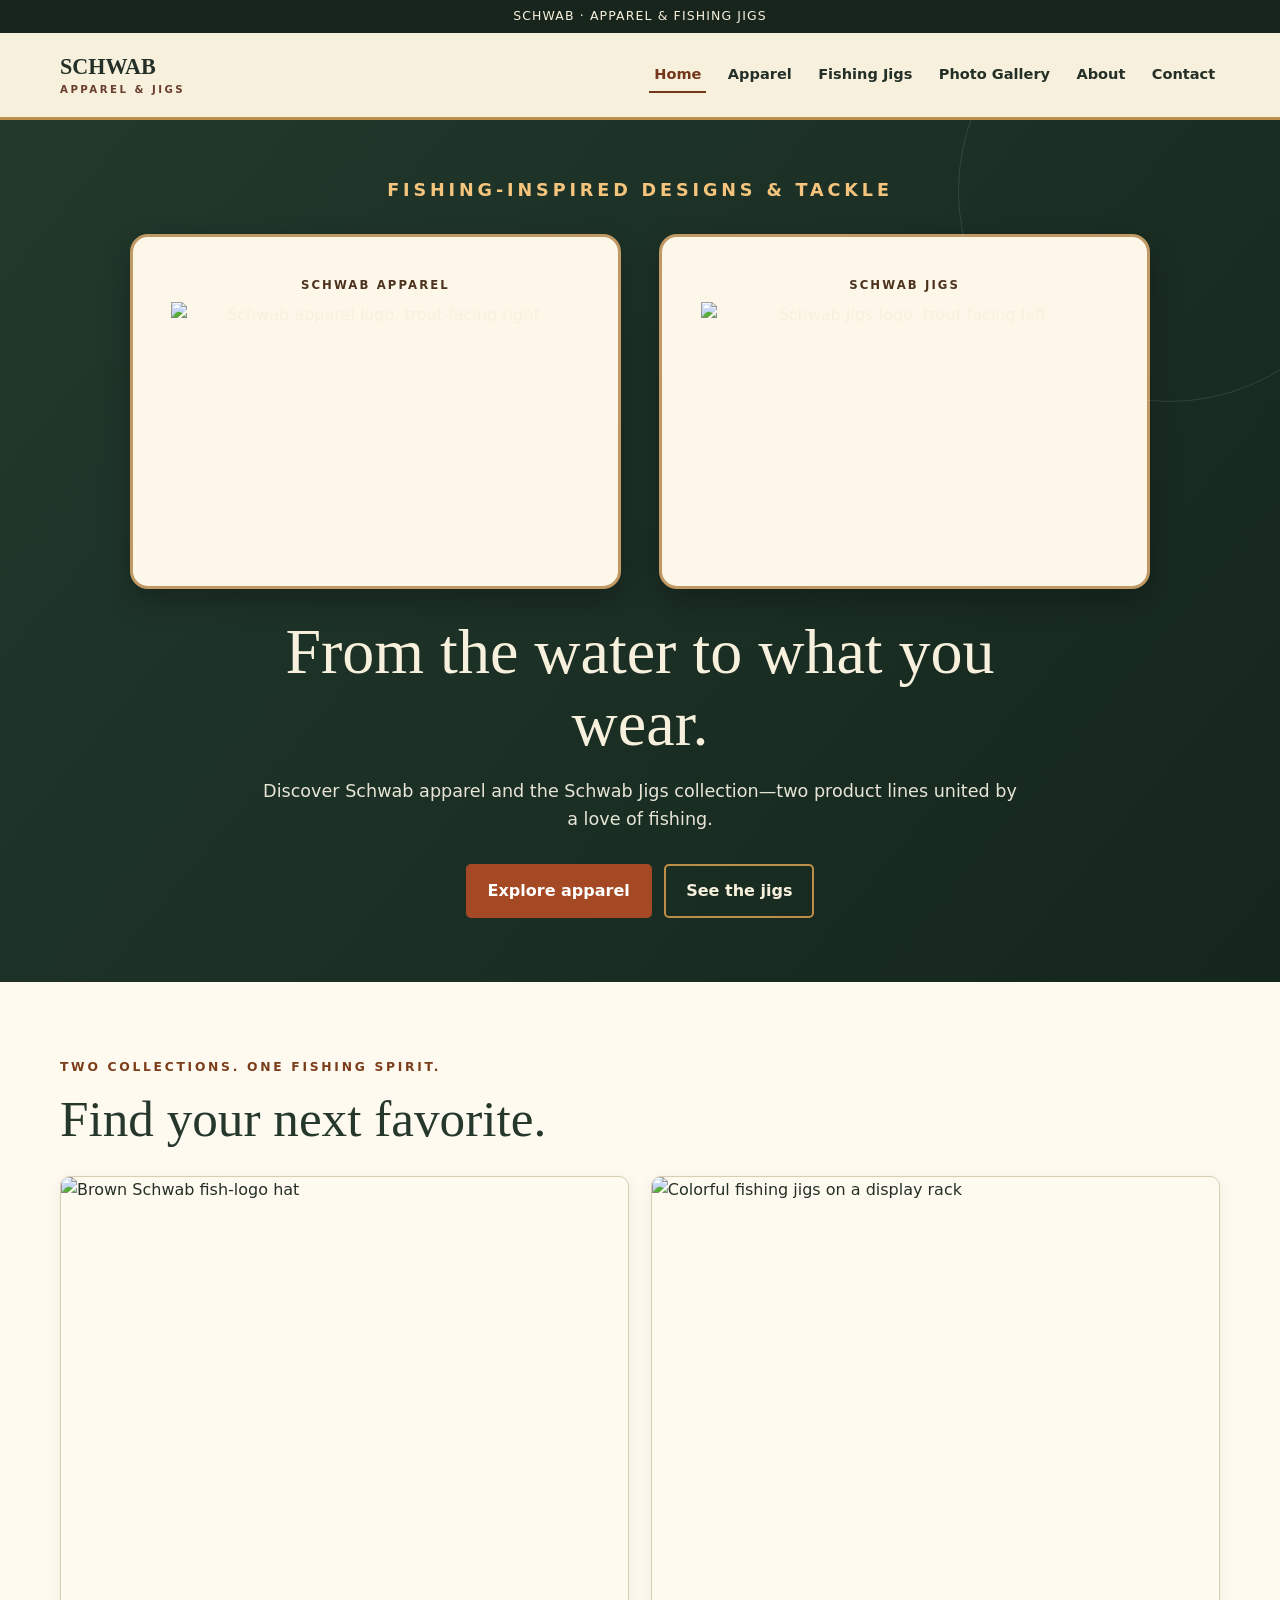
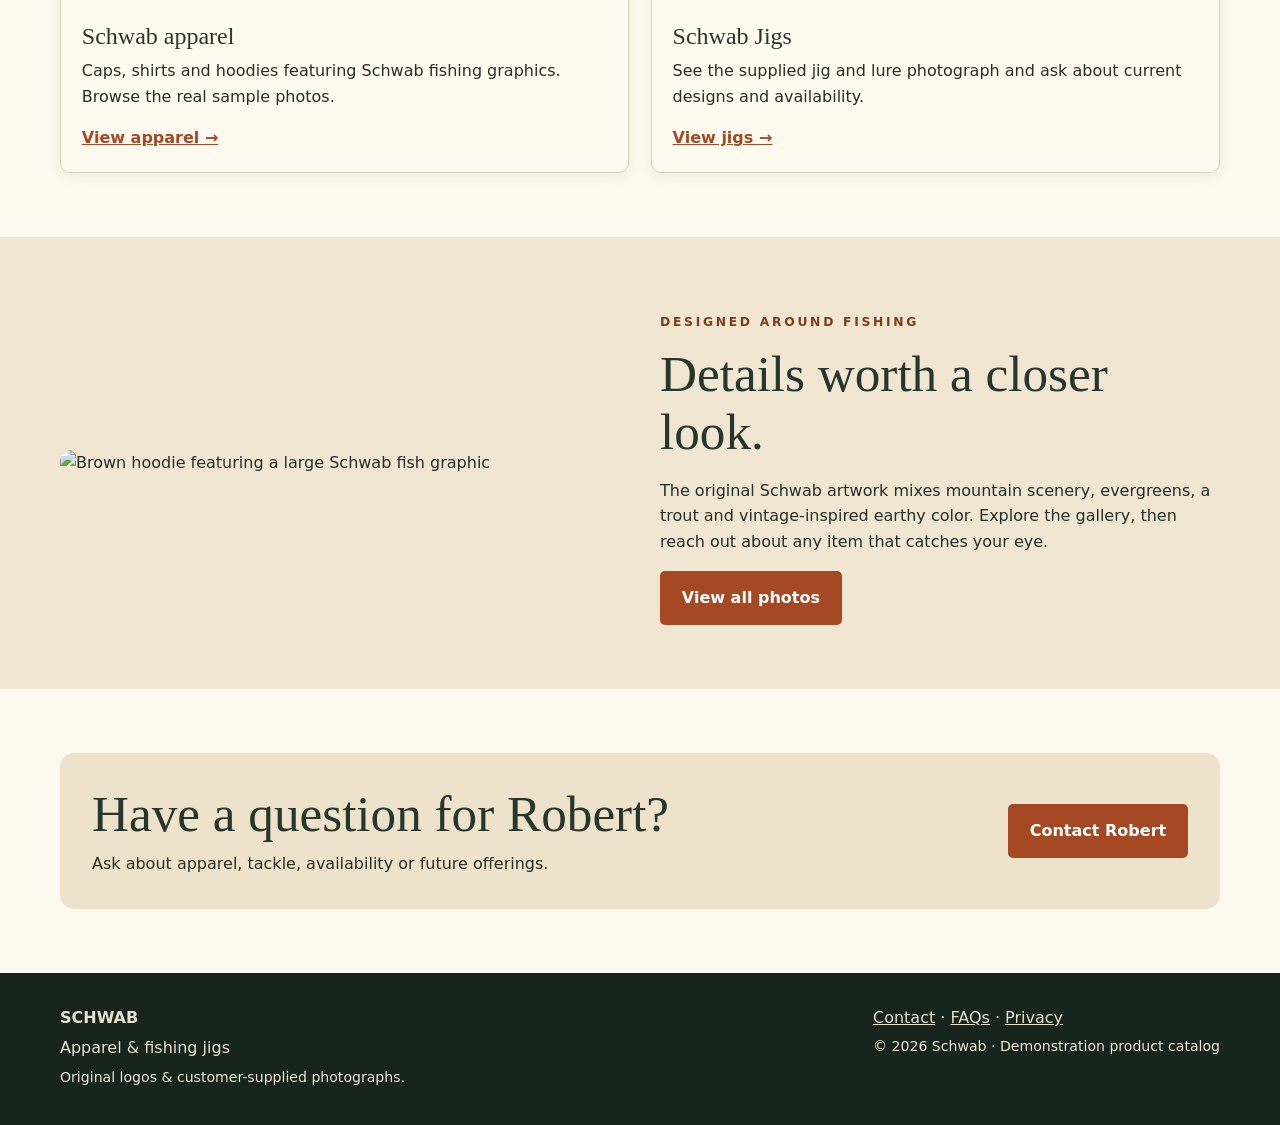
==== commit a3f6549f: "Organize authentic Schwab photos, convert HEIC for web, and expand accessible product website" ====
--- a/index.html
+++ b/index.html
@@ -1 +1,9 @@
-<!doctype html><html lang="en"><head><meta charset="utf-8"><meta name="viewport" content="width=device-width,initial-scale=1"><meta name="theme-color" content="#26382c"><meta name="description" content="Explore Schwab fishing-inspired apparel and Schwab Jigs. View original photos and contact Robert Schwab."><link rel="icon" href="assets/schwab-logo.png"><link rel="stylesheet" href="assets/site.css"><title>Schwab | Apparel & Jigs</title><script src="assets/site.js" defer></script></head><body data-page="home"><div id="app"></div></body></html>+<!doctype html>
+<html lang="en"><head>
+<meta charset="utf-8"><meta name="viewport" content="width=device-width,initial-scale=1">
+<meta name="theme-color" content="#26382c">
+<meta name="description" content="Explore Robert Schwab fishing-inspired apparel and Schwab Jigs. See actual product photographs and get in touch.">
+<meta property="og:type" content="website"><meta property="og:title" content="Schwab | Fishing Apparel & Jigs"><meta property="og:description" content="Explore Robert Schwab fishing-inspired apparel and Schwab Jigs. See actual product photographs and get in touch.">
+<link rel="icon" href="assets/images/logos/schwab.webp" type="image/webp"><link rel="stylesheet" href="assets/site.css">
+<title>Schwab | Fishing Apparel & Jigs</title><script src="assets/site.js" defer></script></head>
+<body data-page="home"><div id="app"><noscript><div style="padding:2rem"><h1>Schwab Apparel &amp; Jigs</h1><p>This site requires JavaScript to display its interactive gallery. Please enable JavaScript to browse.</p></div></noscript></div></body></html>
--- a/assets/site.css
+++ b/assets/site.css
@@ -3,3 +3,58 @@
 *{box-sizing:border-box}html{scroll-behavior:smooth}body{margin:0;background:var(--paper);color:var(--text);font-family:system-ui,-apple-system,Segoe UI,Roboto,sans-serif;line-height:1.6}a{color:inherit}a:focus-visible,button:focus-visible,input:focus-visible,textarea:focus-visible,select:focus-visible{outline:3px solid #b45a2a;outline-offset:3px}
 .skip{position:absolute;top:-100px;left:1rem;background:white;padding:.7rem;z-index:20}.skip:focus{top:1rem}.wrap{width:min(1160px,92%);margin-inline:auto}.topline{background:var(--deep);color:var(--cream);font-size:.78rem;letter-spacing:.09em;text-align:center;padding:.4rem}.site-header{background:var(--cream);border-bottom:3px solid var(--ochre);position:relative;z-index:5}.header-inner{display:flex;align-items:center;justify-content:space-between;gap:1rem;min-height:84px}.wordmark{font-family:Georgia,serif;font-size:1.38rem;font-weight:bold;text-decoration:none;line-height:1.1}.wordmark span{display:block;font-size:.64rem;font-family:system-ui;letter-spacing:.24em;text-transform:uppercase;color:var(--brown);margin-top:.3rem}.nav{display:flex;gap:1.05rem;align-items:center;flex-wrap:wrap}.nav a{text-decoration:none;font-weight:700;font-size:.91rem;padding:.35rem .3rem;border-bottom:2px solid transparent}.nav a:hover,.nav a[aria-current="page"]{border-color:var(--rust)}.nav .contact-link{background:var(--pine);color:white;border-radius:4px;padding:.58rem .9rem}.nav .contact-link:hover{background:var(--rust)}.hero{background:linear-gradient(130deg,#22392c,#15261d);color:var(--cream);position:relative;overflow:hidden}.hero:after{content:"";position:absolute;width:420px;height:420px;border:1px solid #ffffff1c;border-radius:50%;top:-140px;right:-100px;pointer-events:none}.hero-inner{padding:3.5rem 0 4rem;text-align:center}.eyebrow{font-size:.77rem;text-transform:uppercase;letter-spacing:.22em;color:var(--ochre);font-weight:800}.hero h1{font:clamp(2.35rem,5vw,4.6rem)/1.12 Georgia,serif;margin:1.1rem auto;max-width:790px}.hero p{font-size:1.1rem;max-width:760px;margin:0 auto 1.9rem;color:#e7e5d6}.hero-logos{display:grid;grid-template-columns:1fr 1fr;gap:clamp(.6rem,3vw,3rem);max-width:900px;margin:0 auto 1.7rem;align-items:center}.logo-card{background:#fcf7e9;border:3px solid #c09965;border-radius:18px;padding:clamp(1rem,3vw,2.4rem);display:flex;align-items:center;justify-content:center;min-height:235px;box-shadow:0 12px 30px #0004}.logo-card img{display:block;width:100%;height:205px;object-fit:contain}.actions{display:flex;gap:.8rem;justify-content:center;flex-wrap:wrap}.btn{display:inline-flex;align-items:center;justify-content:center;gap:.4rem;background:var(--rust);color:#fff;text-decoration:none;padding:.78rem 1.24rem;border:2px solid var(--rust);border-radius:5px;font-weight:800;cursor:pointer;font:inherit}.btn:hover{background:#823817;border-color:#823817}.btn.outline{background:transparent;border-color:var(--ochre);color:var(--cream)}.btn.outline:hover{background:#ffffff1c}.section{padding:4rem 0}.section.tint{background:#f0e6d1}.section h2,.page-heading h1{font:clamp(2.05rem,4vw,3.3rem)/1.14 Georgia,serif;color:var(--pine);margin:.35rem 0 1rem}.lede{max-width:720px;font-size:1.08rem}.grid{display:grid;grid-template-columns:repeat(3,minmax(0,1fr));gap:1.35rem;margin-top:1.7rem}.grid.two{grid-template-columns:repeat(2,minmax(0,1fr))}.card{background:var(--paper);border:1px solid var(--line);border-radius:10px;overflow:hidden;box-shadow:0 4px 14px #1a241013}.card img{display:block;width:100%;aspect-ratio:4/3;object-fit:cover}.card .card-body{padding:1.3rem}.card h3{font:1.5rem Georgia,serif;margin:0 0 .5rem;color:var(--pine)}.card p{margin:.3rem 0 1rem}.card a.more{font-weight:bold;color:var(--rust)}.page-heading{background:var(--pine);padding:3.5rem 0;color:var(--cream)}.page-heading h1{color:var(--cream)}.page-heading p{max-width:770px;margin:0;color:#eee6d6}.badge{background:#f3e2bc;color:#5b351e;border:1px solid #bd9957;display:inline-block;padding:.2rem .65rem;border-radius:30px;font-size:.75rem;font-weight:800;text-transform:uppercase;letter-spacing:.04em}.split{display:grid;grid-template-columns:1fr 1fr;gap:2.5rem;align-items:center}.split>img{width:100%;border-radius:12px;max-height:500px;object-fit:cover}.gallery{display:grid;grid-template-columns:repeat(3,minmax(0,1fr));gap:1rem;margin:2rem 0}.gallery figure{margin:0;background:white;border:1px solid var(--line);border-radius:9px;overflow:hidden}.gallery img{width:100%;aspect-ratio:4/3;object-fit:cover;display:block;cursor:zoom-in}.gallery figcaption{padding:.8rem;font-size:.9rem}.notice{border-left:5px solid var(--rust);background:#f5e9d0;padding:1rem 1.3rem;margin:1.5rem 0}.contact-grid{display:grid;grid-template-columns:1.35fr .85fr;gap:2rem}.form{background:#fff;border:1px solid var(--line);padding:2rem;border-radius:10px}.field{margin-bottom:1rem}.field label{display:block;font-weight:700;margin-bottom:.3rem}.field input,.field textarea,.field select{display:block;width:100%;font:inherit;padding:.65rem .75rem;border:1px solid #837b6a;border-radius:4px;background:#fff}.field textarea{min-height:150px;resize:vertical}.small{font-size:.88rem;color:#576153}.footer{background:var(--deep);color:#e8e2d0;padding:2rem 0}.footer a{color:#e8e2d0}.footer-inner{display:flex;justify-content:space-between;gap:1rem;flex-wrap:wrap}.footer p{margin:.3rem 0}.lightbox{border:0;padding:0;background:#000c;color:white;max-width:96vw;max-height:94vh}.lightbox::backdrop{background:#000b}.lightbox img{max-width:90vw;max-height:79vh;object-fit:contain;display:block}.lightbox button{float:right;padding:.4rem .8rem;margin:.5rem;background:white;border:0;font-weight:bold;cursor:pointer}.lightbox p{padding:.5rem 1rem;margin:0}
 @media(max-width:800px){.header-inner{flex-direction:column;align-items:flex-start;padding:1rem 0}.nav{gap:.5rem}.grid{grid-template-columns:repeat(2,minmax(0,1fr))}.contact-grid,.split{grid-template-columns:1fr}.hero-inner{padding:2.5rem 0 3rem}.logo-card{min-height:180px}.logo-card img{height:150px}}@media(max-width:560px){.grid,.grid.two,.gallery{grid-template-columns:1fr}.hero-logos{gap:.5rem}.logo-card{padding:.4rem;min-height:130px;border-width:2px}.logo-card img{height:115px}.section{padding:2.5rem 0}.nav a{font-size:.84rem}}@media(prefers-reduced-motion:reduce){html{scroll-behavior:auto}*{animation:none!important;transition:none!important}}@media print{.topline,.nav,.actions,.btn{display:none!important}.hero,.page-heading{background:white;color:black}.hero h1,.page-heading h1{color:black}}
+
+/* Collection pages: polished responsive cards, image viewer, and accessible form */
+img{max-width:100%}
+.page-heading .eyebrow,.hero .eyebrow{color:#f6c57d}
+.section .eyebrow{color:#7c3d1a}
+.logo-card{position:relative;flex-direction:column;gap:.5rem}
+.logo-caption{color:#4d331e;font-size:.73rem;letter-spacing:.18em;font-weight:900}
+.logo-card img{height:245px}
+.hero-logos{max-width:1020px}
+.product-grid{display:grid;grid-template-columns:repeat(3,minmax(0,1fr));gap:1.5rem;margin:1.6rem 0 3rem}
+.product-card{display:flex;flex-direction:column;background:#fffdf8;border:1px solid var(--line);border-radius:14px;overflow:hidden;box-shadow:0 6px 22px #101d1320}
+.product-card .card-body{padding:1.3rem;display:flex;flex:1;flex-direction:column}
+.product-card h3{font:1.45rem/1.2 Georgia,serif;color:var(--deep);margin:.2rem 0 .65rem}
+.product-card p{margin:.2rem 0 .9rem}
+.product-card .more{font-weight:800;color:#853916;margin-top:auto}
+.photo-button{display:block;width:100%;padding:0;margin:0;border:0;cursor:zoom-in;background:#efe8d8;position:relative}
+.photo-button img{width:100%;aspect-ratio:4 / 3;object-fit:contain;display:block}
+.photo-button:focus-visible{outline-offset:-4px}
+.photo-button:hover img{filter:brightness(.97)}
+.overline{font-size:.7rem;text-transform:uppercase;letter-spacing:.13em;font-weight:900;color:#733e1f}
+.brand-intro{display:grid;grid-template-columns:minmax(240px,1fr) 1.45fr;gap:2.5rem;align-items:center;margin-bottom:3rem}
+.brand-intro.reverse{grid-template-columns:1fr 1.45fr}
+.brand-intro>div:first-child{background:#f5ebd8;border:1px solid #d5c199;border-radius:14px;padding:1.5rem}
+.brand-intro img{max-width:100%;height:auto;max-height:310px;width:100%;object-fit:contain}
+.brand-intro h2{margin-bottom:.6rem}
+.site-disclaimer{padding:1rem;border-left:4px solid var(--rust);background:#f5e9d0;font-size:.94rem}
+.subheading{padding-top:2rem;border-top:1px solid var(--line);margin-top:2.5rem!important}
+.callout{display:flex;justify-content:space-between;gap:1.5rem;align-items:center;border-radius:14px;background:#efe2ca;padding:2rem}
+.callout h2{margin:0 0 .5rem}
+.callout p{margin:0}
+.callout .btn{flex-shrink:0}
+.prose{max-width:780px}
+.prose h2{font-size:1.7rem;line-height:1.22;margin-top:2rem}
+.prose p{font-size:1.04rem}
+.site-header{position:sticky;top:0}
+.menu-toggle{display:none;border:2px solid #37523e;border-radius:6px;color:#192d20;background:transparent;padding:.5rem .7rem;font:700 1rem system-ui;cursor:pointer}
+.nav a[aria-current="page"]{color:#74371b;border-color:#74371b}
+.form{position:relative}
+.form .check{display:flex;gap:.75rem;align-items:flex-start}
+.form .check input{flex:0 0 auto;width:1.3rem;height:1.3rem;margin-top:.2rem;accent-color:#27503b}
+.form .check label{font-size:.91rem;font-weight:500}
+.honeypot{position:absolute!important;width:1px!important;height:1px!important;overflow:hidden!important;clip-path:inset(50%);white-space:nowrap}
+.side-panel{background:#f1e5ce;padding:1.6rem;border-radius:10px;align-self:start}
+.side-panel a{font-weight:800}
+.btn{font-weight:800}
+.btn:disabled{cursor:not-allowed;background:#575b51;border-color:#575b51;color:#fff;opacity:1}
+#form-status{font-weight:800;min-height:2rem}
+.light{color:#efe7d7!important}
+.lightbox{width:min(1050px,96vw);padding:1rem;border-radius:8px;text-align:center}
+.lightbox img{margin:auto;width:auto;height:auto;max-height:75vh}
+.lightbox button{float:none;display:block;margin:0 0 1rem auto;border-radius:4px}
+.lightbox p{color:#fff}
+@media(max-width:980px){.site-header{position:relative}.menu-toggle{display:block;margin-left:auto}.header-inner{flex-direction:row;flex-wrap:wrap;min-height:72px}.nav{display:none;width:100%;flex-direction:column;align-items:stretch;padding-bottom:1rem}.nav.is-open{display:flex}.nav a{padding:.65rem;border-bottom:1px solid #d0bea0}.product-grid{grid-template-columns:repeat(2,minmax(0,1fr))}}
+@media(max-width:650px){.product-grid,.brand-intro,.brand-intro.reverse{grid-template-columns:1fr}.product-grid{gap:1rem}.brand-intro{gap:1rem}.callout{flex-direction:column;align-items:flex-start}.hero-logos{gap:.5rem}.logo-card{padding:.5rem;min-height:125px}.logo-card img{height:clamp(95px,24vw,175px)}.logo-caption{font-size:.6rem}.section{padding:2.5rem 0}.hero h1{font-size:clamp(2rem,9vw,3rem)}.form{padding:1.2rem}.brand-intro img{max-height:280px}}
+@media(prefers-reduced-motion:reduce){html{scroll-behavior:auto}.photo-button:hover img{filter:none}}
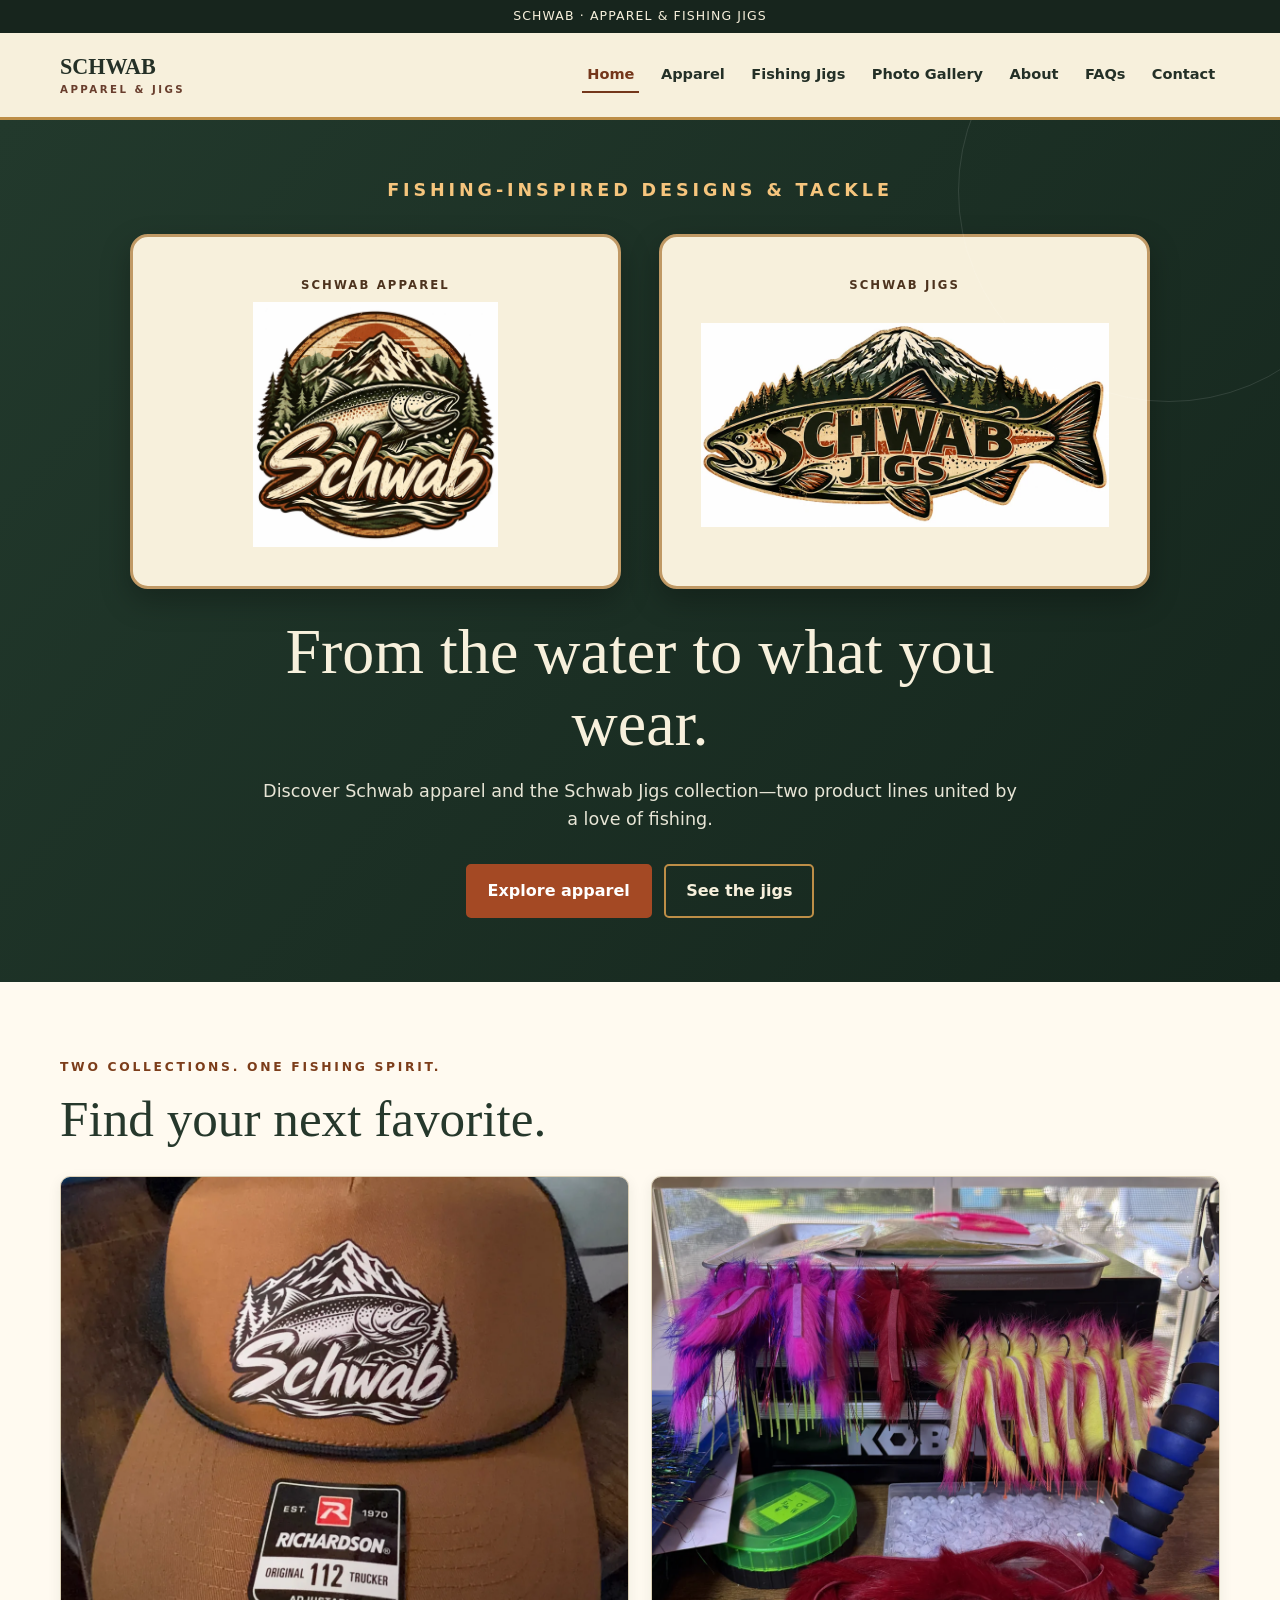
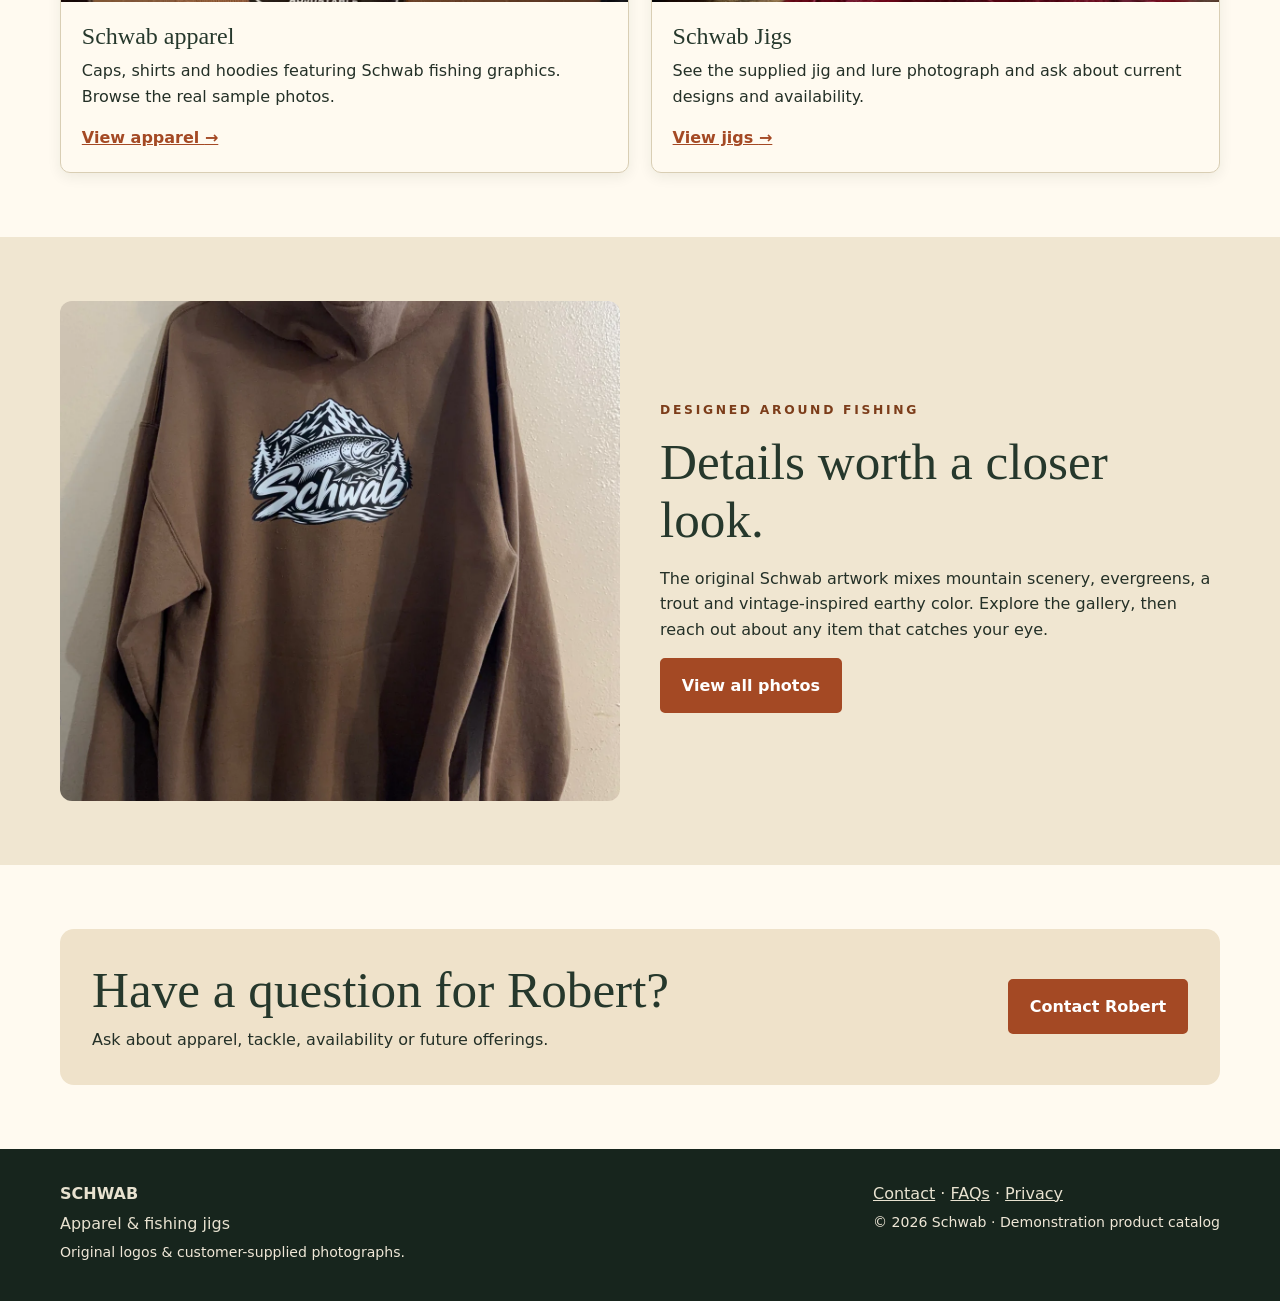
==== commit 9893ce52: "Apply solid cream backgrounds under transparent logos and refresh stylesheet cache" ====
--- a/index.html
+++ b/index.html
@@ -4,6 +4,6 @@
 <meta name="theme-color" content="#26382c">
 <meta name="description" content="Explore Robert Schwab fishing-inspired apparel and Schwab Jigs. See actual product photographs and get in touch.">
 <meta property="og:type" content="website"><meta property="og:title" content="Schwab | Fishing Apparel & Jigs"><meta property="og:description" content="Explore Robert Schwab fishing-inspired apparel and Schwab Jigs. See actual product photographs and get in touch.">
-<link rel="icon" href="assets/images/logos/schwab.webp" type="image/webp"><link rel="stylesheet" href="assets/site.css">
+<link rel="icon" href="assets/images/logos/schwab.webp" type="image/webp"><link rel="stylesheet" href="assets/site.css?v=cream-20261024">
 <title>Schwab | Fishing Apparel & Jigs</title><script src="assets/site.js" defer></script></head>
 <body data-page="home"><div id="app"><noscript><div style="padding:2rem"><h1>Schwab Apparel &amp; Jigs</h1><p>This site requires JavaScript to display its interactive gallery. Please enable JavaScript to browse.</p></div></noscript></div></body></html>
--- a/assets/site.css
+++ b/assets/site.css
@@ -1,7 +1,7 @@
 
 :root{--pine:#26382c;--deep:#17251d;--rust:#a44924;--ochre:#bd8e47;--cream:#f7f0dc;--paper:#fffaf0;--text:#243027;--line:#d9ceb4;--brown:#693e2d}
 *{box-sizing:border-box}html{scroll-behavior:smooth}body{margin:0;background:var(--paper);color:var(--text);font-family:system-ui,-apple-system,Segoe UI,Roboto,sans-serif;line-height:1.6}a{color:inherit}a:focus-visible,button:focus-visible,input:focus-visible,textarea:focus-visible,select:focus-visible{outline:3px solid #b45a2a;outline-offset:3px}
-.skip{position:absolute;top:-100px;left:1rem;background:white;padding:.7rem;z-index:20}.skip:focus{top:1rem}.wrap{width:min(1160px,92%);margin-inline:auto}.topline{background:var(--deep);color:var(--cream);font-size:.78rem;letter-spacing:.09em;text-align:center;padding:.4rem}.site-header{background:var(--cream);border-bottom:3px solid var(--ochre);position:relative;z-index:5}.header-inner{display:flex;align-items:center;justify-content:space-between;gap:1rem;min-height:84px}.wordmark{font-family:Georgia,serif;font-size:1.38rem;font-weight:bold;text-decoration:none;line-height:1.1}.wordmark span{display:block;font-size:.64rem;font-family:system-ui;letter-spacing:.24em;text-transform:uppercase;color:var(--brown);margin-top:.3rem}.nav{display:flex;gap:1.05rem;align-items:center;flex-wrap:wrap}.nav a{text-decoration:none;font-weight:700;font-size:.91rem;padding:.35rem .3rem;border-bottom:2px solid transparent}.nav a:hover,.nav a[aria-current="page"]{border-color:var(--rust)}.nav .contact-link{background:var(--pine);color:white;border-radius:4px;padding:.58rem .9rem}.nav .contact-link:hover{background:var(--rust)}.hero{background:linear-gradient(130deg,#22392c,#15261d);color:var(--cream);position:relative;overflow:hidden}.hero:after{content:"";position:absolute;width:420px;height:420px;border:1px solid #ffffff1c;border-radius:50%;top:-140px;right:-100px;pointer-events:none}.hero-inner{padding:3.5rem 0 4rem;text-align:center}.eyebrow{font-size:.77rem;text-transform:uppercase;letter-spacing:.22em;color:var(--ochre);font-weight:800}.hero h1{font:clamp(2.35rem,5vw,4.6rem)/1.12 Georgia,serif;margin:1.1rem auto;max-width:790px}.hero p{font-size:1.1rem;max-width:760px;margin:0 auto 1.9rem;color:#e7e5d6}.hero-logos{display:grid;grid-template-columns:1fr 1fr;gap:clamp(.6rem,3vw,3rem);max-width:900px;margin:0 auto 1.7rem;align-items:center}.logo-card{background:#fcf7e9;border:3px solid #c09965;border-radius:18px;padding:clamp(1rem,3vw,2.4rem);display:flex;align-items:center;justify-content:center;min-height:235px;box-shadow:0 12px 30px #0004}.logo-card img{display:block;width:100%;height:205px;object-fit:contain}.actions{display:flex;gap:.8rem;justify-content:center;flex-wrap:wrap}.btn{display:inline-flex;align-items:center;justify-content:center;gap:.4rem;background:var(--rust);color:#fff;text-decoration:none;padding:.78rem 1.24rem;border:2px solid var(--rust);border-radius:5px;font-weight:800;cursor:pointer;font:inherit}.btn:hover{background:#823817;border-color:#823817}.btn.outline{background:transparent;border-color:var(--ochre);color:var(--cream)}.btn.outline:hover{background:#ffffff1c}.section{padding:4rem 0}.section.tint{background:#f0e6d1}.section h2,.page-heading h1{font:clamp(2.05rem,4vw,3.3rem)/1.14 Georgia,serif;color:var(--pine);margin:.35rem 0 1rem}.lede{max-width:720px;font-size:1.08rem}.grid{display:grid;grid-template-columns:repeat(3,minmax(0,1fr));gap:1.35rem;margin-top:1.7rem}.grid.two{grid-template-columns:repeat(2,minmax(0,1fr))}.card{background:var(--paper);border:1px solid var(--line);border-radius:10px;overflow:hidden;box-shadow:0 4px 14px #1a241013}.card img{display:block;width:100%;aspect-ratio:4/3;object-fit:cover}.card .card-body{padding:1.3rem}.card h3{font:1.5rem Georgia,serif;margin:0 0 .5rem;color:var(--pine)}.card p{margin:.3rem 0 1rem}.card a.more{font-weight:bold;color:var(--rust)}.page-heading{background:var(--pine);padding:3.5rem 0;color:var(--cream)}.page-heading h1{color:var(--cream)}.page-heading p{max-width:770px;margin:0;color:#eee6d6}.badge{background:#f3e2bc;color:#5b351e;border:1px solid #bd9957;display:inline-block;padding:.2rem .65rem;border-radius:30px;font-size:.75rem;font-weight:800;text-transform:uppercase;letter-spacing:.04em}.split{display:grid;grid-template-columns:1fr 1fr;gap:2.5rem;align-items:center}.split>img{width:100%;border-radius:12px;max-height:500px;object-fit:cover}.gallery{display:grid;grid-template-columns:repeat(3,minmax(0,1fr));gap:1rem;margin:2rem 0}.gallery figure{margin:0;background:white;border:1px solid var(--line);border-radius:9px;overflow:hidden}.gallery img{width:100%;aspect-ratio:4/3;object-fit:cover;display:block;cursor:zoom-in}.gallery figcaption{padding:.8rem;font-size:.9rem}.notice{border-left:5px solid var(--rust);background:#f5e9d0;padding:1rem 1.3rem;margin:1.5rem 0}.contact-grid{display:grid;grid-template-columns:1.35fr .85fr;gap:2rem}.form{background:#fff;border:1px solid var(--line);padding:2rem;border-radius:10px}.field{margin-bottom:1rem}.field label{display:block;font-weight:700;margin-bottom:.3rem}.field input,.field textarea,.field select{display:block;width:100%;font:inherit;padding:.65rem .75rem;border:1px solid #837b6a;border-radius:4px;background:#fff}.field textarea{min-height:150px;resize:vertical}.small{font-size:.88rem;color:#576153}.footer{background:var(--deep);color:#e8e2d0;padding:2rem 0}.footer a{color:#e8e2d0}.footer-inner{display:flex;justify-content:space-between;gap:1rem;flex-wrap:wrap}.footer p{margin:.3rem 0}.lightbox{border:0;padding:0;background:#000c;color:white;max-width:96vw;max-height:94vh}.lightbox::backdrop{background:#000b}.lightbox img{max-width:90vw;max-height:79vh;object-fit:contain;display:block}.lightbox button{float:right;padding:.4rem .8rem;margin:.5rem;background:white;border:0;font-weight:bold;cursor:pointer}.lightbox p{padding:.5rem 1rem;margin:0}
+.skip{position:absolute;top:-100px;left:1rem;background:white;padding:.7rem;z-index:20}.skip:focus{top:1rem}.wrap{width:min(1160px,92%);margin-inline:auto}.topline{background:var(--deep);color:var(--cream);font-size:.78rem;letter-spacing:.09em;text-align:center;padding:.4rem}.site-header{background:var(--cream);border-bottom:3px solid var(--ochre);position:relative;z-index:5}.header-inner{display:flex;align-items:center;justify-content:space-between;gap:1rem;min-height:84px}.wordmark{font-family:Georgia,serif;font-size:1.38rem;font-weight:bold;text-decoration:none;line-height:1.1}.wordmark span{display:block;font-size:.64rem;font-family:system-ui;letter-spacing:.24em;text-transform:uppercase;color:var(--brown);margin-top:.3rem}.nav{display:flex;gap:1.05rem;align-items:center;flex-wrap:wrap}.nav a{text-decoration:none;font-weight:700;font-size:.91rem;padding:.35rem .3rem;border-bottom:2px solid transparent}.nav a:hover,.nav a[aria-current="page"]{border-color:var(--rust)}.nav .contact-link{background:var(--pine);color:white;border-radius:4px;padding:.58rem .9rem}.nav .contact-link:hover{background:var(--rust)}.hero{background:linear-gradient(130deg,#22392c,#15261d);color:var(--cream);position:relative;overflow:hidden}.hero:after{content:"";position:absolute;width:420px;height:420px;border:1px solid #ffffff1c;border-radius:50%;top:-140px;right:-100px;pointer-events:none}.hero-inner{padding:3.5rem 0 4rem;text-align:center}.eyebrow{font-size:.77rem;text-transform:uppercase;letter-spacing:.22em;color:var(--ochre);font-weight:800}.hero h1{font:clamp(2.35rem,5vw,4.6rem)/1.12 Georgia,serif;margin:1.1rem auto;max-width:790px}.hero p{font-size:1.1rem;max-width:760px;margin:0 auto 1.9rem;color:#e7e5d6}.hero-logos{display:grid;grid-template-columns:1fr 1fr;gap:clamp(.6rem,3vw,3rem);max-width:900px;margin:0 auto 1.7rem;align-items:center}.logo-card{background:#f7f0dc;border:3px solid #c09965;border-radius:18px;padding:clamp(1rem,3vw,2.4rem);display:flex;align-items:center;justify-content:center;min-height:235px;box-shadow:0 12px 30px #0004}.logo-card img{display:block;width:100%;height:205px;object-fit:contain}.actions{display:flex;gap:.8rem;justify-content:center;flex-wrap:wrap}.btn{display:inline-flex;align-items:center;justify-content:center;gap:.4rem;background:var(--rust);color:#fff;text-decoration:none;padding:.78rem 1.24rem;border:2px solid var(--rust);border-radius:5px;font-weight:800;cursor:pointer;font:inherit}.btn:hover{background:#823817;border-color:#823817}.btn.outline{background:transparent;border-color:var(--ochre);color:var(--cream)}.btn.outline:hover{background:#ffffff1c}.section{padding:4rem 0}.section.tint{background:#f0e6d1}.section h2,.page-heading h1{font:clamp(2.05rem,4vw,3.3rem)/1.14 Georgia,serif;color:var(--pine);margin:.35rem 0 1rem}.lede{max-width:720px;font-size:1.08rem}.grid{display:grid;grid-template-columns:repeat(3,minmax(0,1fr));gap:1.35rem;margin-top:1.7rem}.grid.two{grid-template-columns:repeat(2,minmax(0,1fr))}.card{background:var(--paper);border:1px solid var(--line);border-radius:10px;overflow:hidden;box-shadow:0 4px 14px #1a241013}.card img{display:block;width:100%;aspect-ratio:4/3;object-fit:cover}.card .card-body{padding:1.3rem}.card h3{font:1.5rem Georgia,serif;margin:0 0 .5rem;color:var(--pine)}.card p{margin:.3rem 0 1rem}.card a.more{font-weight:bold;color:var(--rust)}.page-heading{background:var(--pine);padding:3.5rem 0;color:var(--cream)}.page-heading h1{color:var(--cream)}.page-heading p{max-width:770px;margin:0;color:#eee6d6}.badge{background:#f3e2bc;color:#5b351e;border:1px solid #bd9957;display:inline-block;padding:.2rem .65rem;border-radius:30px;font-size:.75rem;font-weight:800;text-transform:uppercase;letter-spacing:.04em}.split{display:grid;grid-template-columns:1fr 1fr;gap:2.5rem;align-items:center}.split>img{width:100%;border-radius:12px;max-height:500px;object-fit:cover}.gallery{display:grid;grid-template-columns:repeat(3,minmax(0,1fr));gap:1rem;margin:2rem 0}.gallery figure{margin:0;background:white;border:1px solid var(--line);border-radius:9px;overflow:hidden}.gallery img{width:100%;aspect-ratio:4/3;object-fit:cover;display:block;cursor:zoom-in}.gallery figcaption{padding:.8rem;font-size:.9rem}.notice{border-left:5px solid var(--rust);background:#f5e9d0;padding:1rem 1.3rem;margin:1.5rem 0}.contact-grid{display:grid;grid-template-columns:1.35fr .85fr;gap:2rem}.form{background:#fff;border:1px solid var(--line);padding:2rem;border-radius:10px}.field{margin-bottom:1rem}.field label{display:block;font-weight:700;margin-bottom:.3rem}.field input,.field textarea,.field select{display:block;width:100%;font:inherit;padding:.65rem .75rem;border:1px solid #837b6a;border-radius:4px;background:#fff}.field textarea{min-height:150px;resize:vertical}.small{font-size:.88rem;color:#576153}.footer{background:var(--deep);color:#e8e2d0;padding:2rem 0}.footer a{color:#e8e2d0}.footer-inner{display:flex;justify-content:space-between;gap:1rem;flex-wrap:wrap}.footer p{margin:.3rem 0}.lightbox{border:0;padding:0;background:#000c;color:white;max-width:96vw;max-height:94vh}.lightbox::backdrop{background:#000b}.lightbox img{max-width:90vw;max-height:79vh;object-fit:contain;display:block}.lightbox button{float:right;padding:.4rem .8rem;margin:.5rem;background:white;border:0;font-weight:bold;cursor:pointer}.lightbox p{padding:.5rem 1rem;margin:0}
 @media(max-width:800px){.header-inner{flex-direction:column;align-items:flex-start;padding:1rem 0}.nav{gap:.5rem}.grid{grid-template-columns:repeat(2,minmax(0,1fr))}.contact-grid,.split{grid-template-columns:1fr}.hero-inner{padding:2.5rem 0 3rem}.logo-card{min-height:180px}.logo-card img{height:150px}}@media(max-width:560px){.grid,.grid.two,.gallery{grid-template-columns:1fr}.hero-logos{gap:.5rem}.logo-card{padding:.4rem;min-height:130px;border-width:2px}.logo-card img{height:115px}.section{padding:2.5rem 0}.nav a{font-size:.84rem}}@media(prefers-reduced-motion:reduce){html{scroll-behavior:auto}*{animation:none!important;transition:none!important}}@media print{.topline,.nav,.actions,.btn{display:none!important}.hero,.page-heading{background:white;color:black}.hero h1,.page-heading h1{color:black}}
 
 /* Collection pages: polished responsive cards, image viewer, and accessible form */
@@ -58,3 +58,18 @@
 @media(max-width:980px){.site-header{position:relative}.menu-toggle{display:block;margin-left:auto}.header-inner{flex-direction:row;flex-wrap:wrap;min-height:72px}.nav{display:none;width:100%;flex-direction:column;align-items:stretch;padding-bottom:1rem}.nav.is-open{display:flex}.nav a{padding:.65rem;border-bottom:1px solid #d0bea0}.product-grid{grid-template-columns:repeat(2,minmax(0,1fr))}}
 @media(max-width:650px){.product-grid,.brand-intro,.brand-intro.reverse{grid-template-columns:1fr}.product-grid{gap:1rem}.brand-intro{gap:1rem}.callout{flex-direction:column;align-items:flex-start}.hero-logos{gap:.5rem}.logo-card{padding:.5rem;min-height:125px}.logo-card img{height:clamp(95px,24vw,175px)}.logo-caption{font-size:.6rem}.section{padding:2.5rem 0}.hero h1{font-size:clamp(2rem,9vw,3rem)}.form{padding:1.2rem}.brand-intro img{max-height:280px}}
 @media(prefers-reduced-motion:reduce){html{scroll-behavior:auto}.photo-button:hover img{filter:none}}
+
+/* Accessible collection filtering and small-screen refinements */
+.gallery-filters{display:flex;gap:.6rem;flex-wrap:wrap;margin:0 0 .6rem}
+.filter-chip{border:2px solid #37523e;border-radius:999px;background:#fffaf0;color:#26382c;padding:.5rem .95rem;font:700 .96rem/1.35 system-ui,sans-serif;cursor:pointer}
+.filter-chip:hover{background:#f0e6d1}
+.filter-chip[aria-pressed="true"]{background:#26382c;color:#fff;border-color:#26382c}
+.gallery-status{margin:0 0 1.4rem;font-size:.94rem;color:#374b3b}
+.gallery-group[hidden]{display:none!important}
+.gallery-group + .gallery-group{margin-top:2.4rem}
+.gallery-group h2{padding-top:.5rem}
+@media(max-width:650px){.filter-chip{flex:1 1 auto}.hero-logos{grid-template-columns:repeat(2,minmax(0,1fr))}.logo-card img{width:100%;height:clamp(90px,23vw,155px)}}
+@media print{.gallery-filters,.gallery-status{display:none!important}.gallery-group[hidden]{display:block!important}}
+
+/* Solid warm cream ensures transparent logos never show the forest-green hero through their cards. */
+.hero .hero-logos .logo-card { background-color:#f7f0dc; background-image:none; }
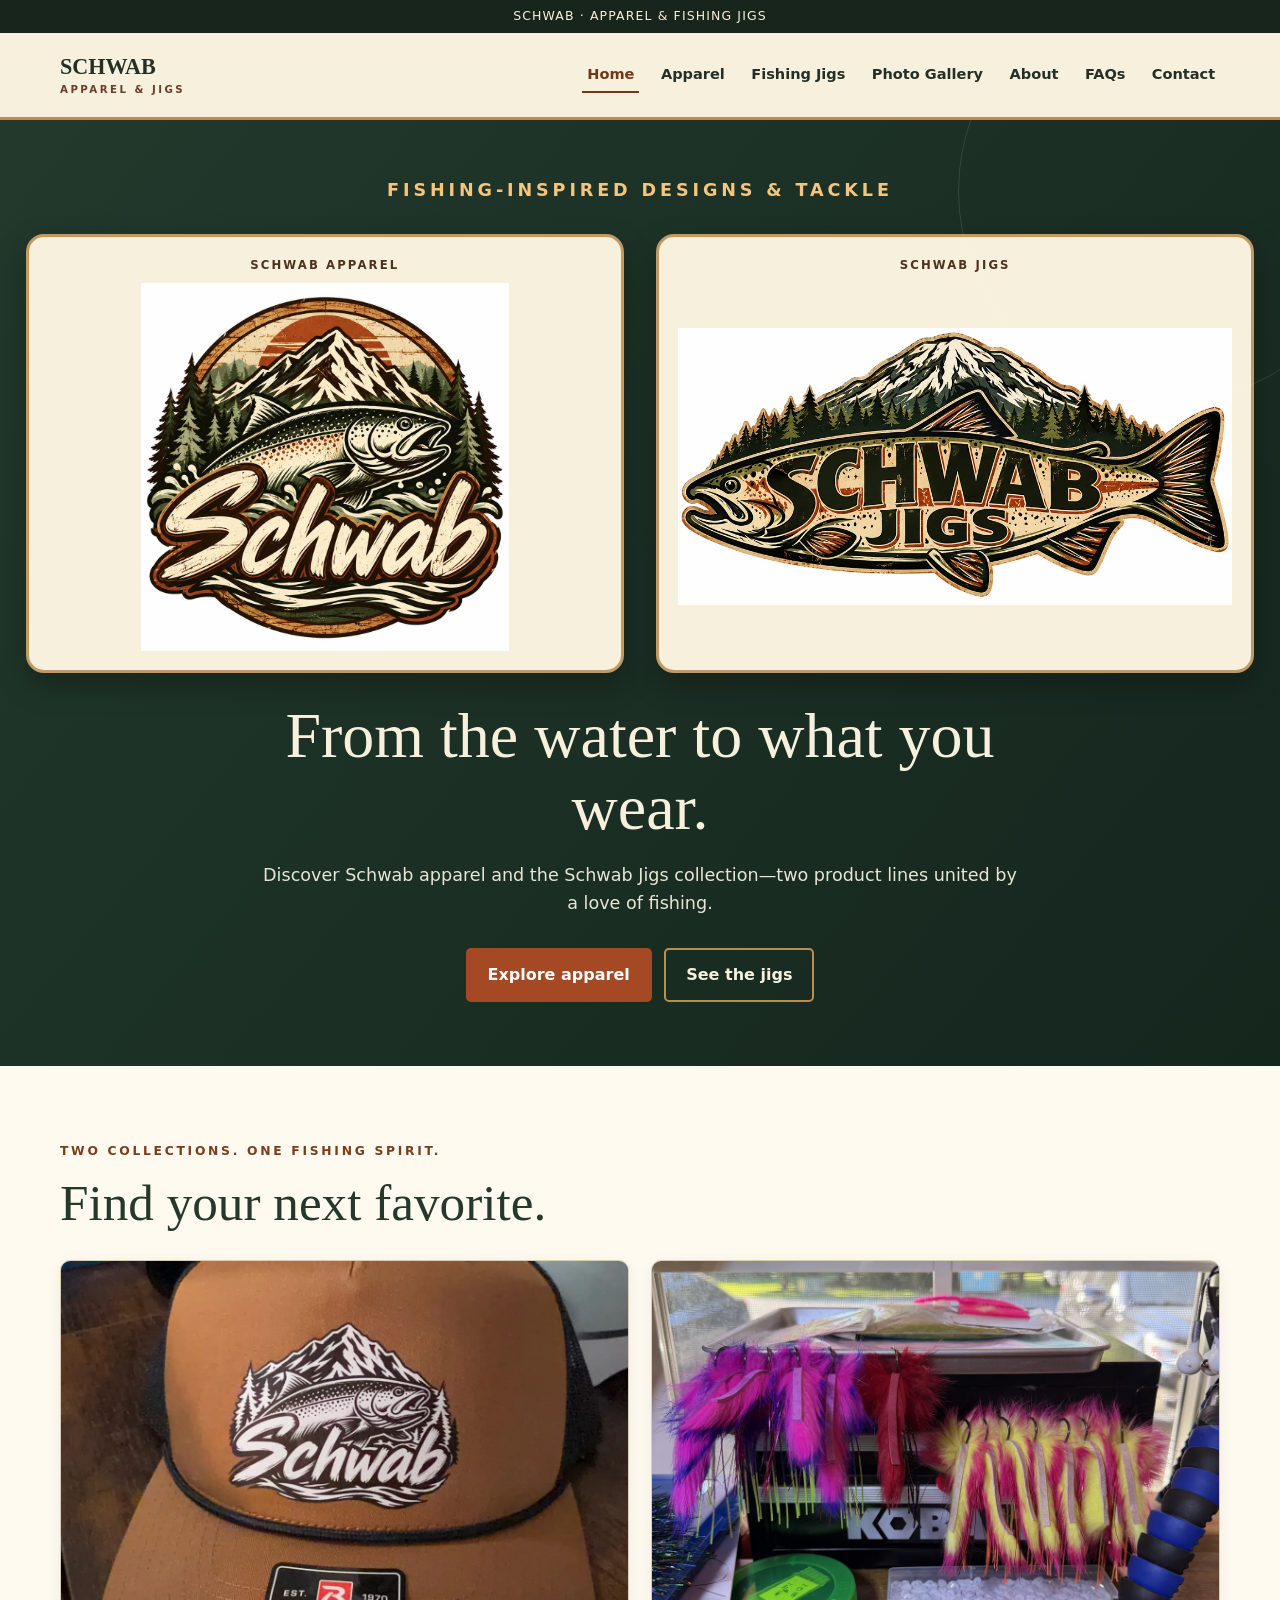
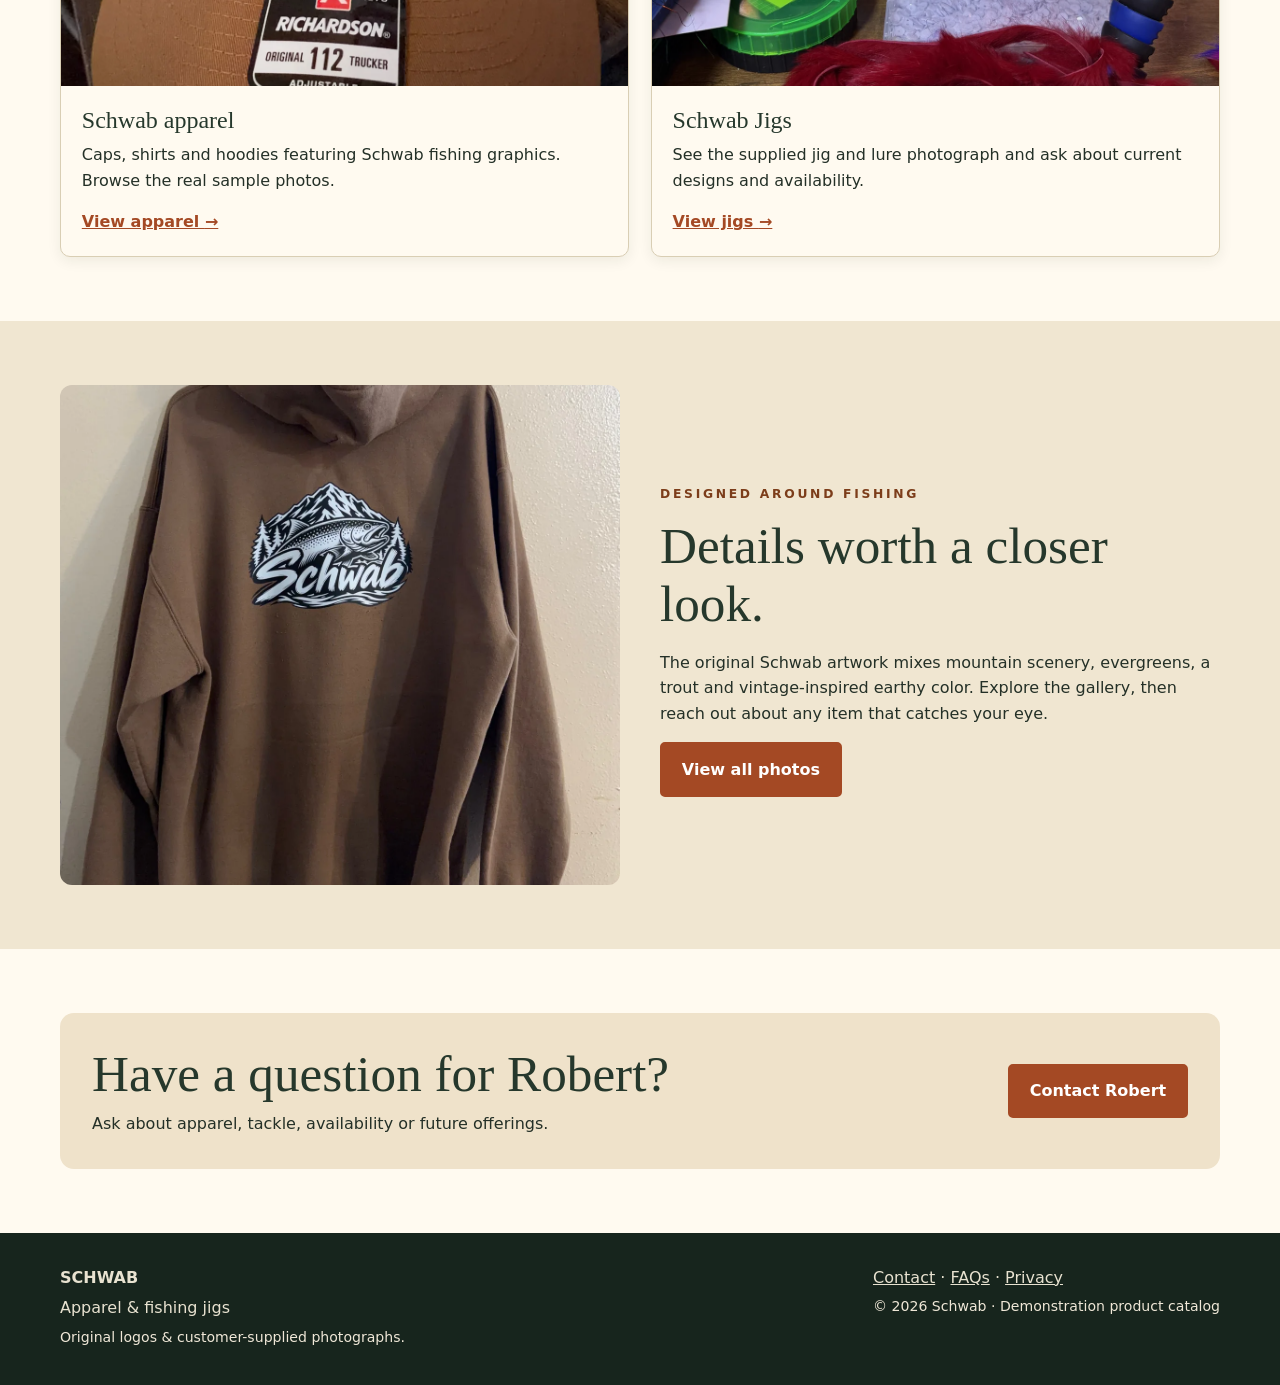
==== commit 94b7f10e: "Increase homepage apparel and jigs logos 1.5x with responsive layouts" ====
--- a/index.html
+++ b/index.html
@@ -4,6 +4,17 @@
 <meta name="theme-color" content="#26382c">
 <meta name="description" content="Explore Robert Schwab fishing-inspired apparel and Schwab Jigs. See actual product photographs and get in touch.">
 <meta property="og:type" content="website"><meta property="og:title" content="Schwab | Fishing Apparel & Jigs"><meta property="og:description" content="Explore Robert Schwab fishing-inspired apparel and Schwab Jigs. See actual product photographs and get in touch.">
-<link rel="icon" href="assets/images/logos/schwab.webp" type="image/webp"><link rel="stylesheet" href="assets/site.css?v=cream-20261024">
-<title>Schwab | Fishing Apparel & Jigs</title><script src="assets/site.js" defer></script></head>
+<link rel="icon" href="assets/images/logos/schwab.webp" type="image/webp"><link rel="stylesheet" href="assets/site.css?v=logos-150-20261024">
+<style id="brand-cream-fallback">
+/* Inlined fallback when a browser still holds an old stylesheet. */
+.hero .hero-logos .logo-card{
+background-color:#f7f0dc!important;
+background-image:url("[data-uri]")!important;
+background-repeat:repeat!important;
+background-size:1px 1px!important;
+color-scheme:only light;
+}
+.hero .hero-logos .logo-caption{color:#4d331e!important}
+</style>
+<title>Schwab | Fishing Apparel & Jigs</title><script src="assets/site.js?v=cream-solid-raster-2" defer></script></head>
 <body data-page="home"><div id="app"><noscript><div style="padding:2rem"><h1>Schwab Apparel &amp; Jigs</h1><p>This site requires JavaScript to display its interactive gallery. Please enable JavaScript to browse.</p></div></noscript></div></body></html>
--- a/assets/site.css
+++ b/assets/site.css
@@ -71,5 +71,43 @@
 @media(max-width:650px){.filter-chip{flex:1 1 auto}.hero-logos{grid-template-columns:repeat(2,minmax(0,1fr))}.logo-card img{width:100%;height:clamp(90px,23vw,155px)}}
 @media print{.gallery-filters,.gallery-status{display:none!important}.gallery-group[hidden]{display:block!important}}
 
-/* Solid warm cream ensures transparent logos never show the forest-green hero through their cards. */
-.hero .hero-logos .logo-card { background-color:#f7f0dc; background-image:none; }
+
+/* Exact brand cream: raster backdrop avoids automatic dark-mode CSS recoloring.
+   Both logos remain transparent and sit atop this opaque 1px cream pattern. */
+.hero .hero-logos .logo-card {
+  background-color: #f7f0dc !important;
+  background-image: url("[data-uri]") !important;
+  background-repeat: repeat !important;
+  background-size: 1px 1px !important;
+  color-scheme: only light;
+}
+.hero .hero-logos .logo-caption { color: #4d331e !important; }
+
+/* 150% homepage logo size, measured from the previous 245px desktop artwork.
+   Keep each image inside its gold-bordered cream card without cropping. */
+.hero .hero-inner.wrap { width: min(1400px, 96%); }
+.hero .hero-logos { max-width: 1400px; gap: clamp(.75rem, 2.5vw, 2.75rem); }
+.hero .hero-logos .logo-card {
+  padding: clamp(.65rem, 1.5vw, 1.25rem);
+  min-height: 430px;
+}
+.hero .hero-logos .logo-card img {
+  display: block;
+  width: 100%;
+  max-width: 100%;
+  height: 367.5px; /* 245px x 1.5 */
+  object-fit: contain;
+}
+@media (max-width: 800px) {
+  .hero .hero-logos .logo-card { min-height: 285px; }
+  .hero .hero-logos .logo-card img { height: 225px; } /* 150px x 1.5 */
+}
+@media (max-width: 650px) {
+  .hero .hero-logos .logo-card {
+    min-height: clamp(165px, 39vw, 295px);
+    padding: .5rem;
+  }
+  .hero .hero-logos .logo-card img {
+    height: clamp(135px, 34.5vw, 232.5px); /* 90/23vw/155 x 1.5 */
+  }
+}
